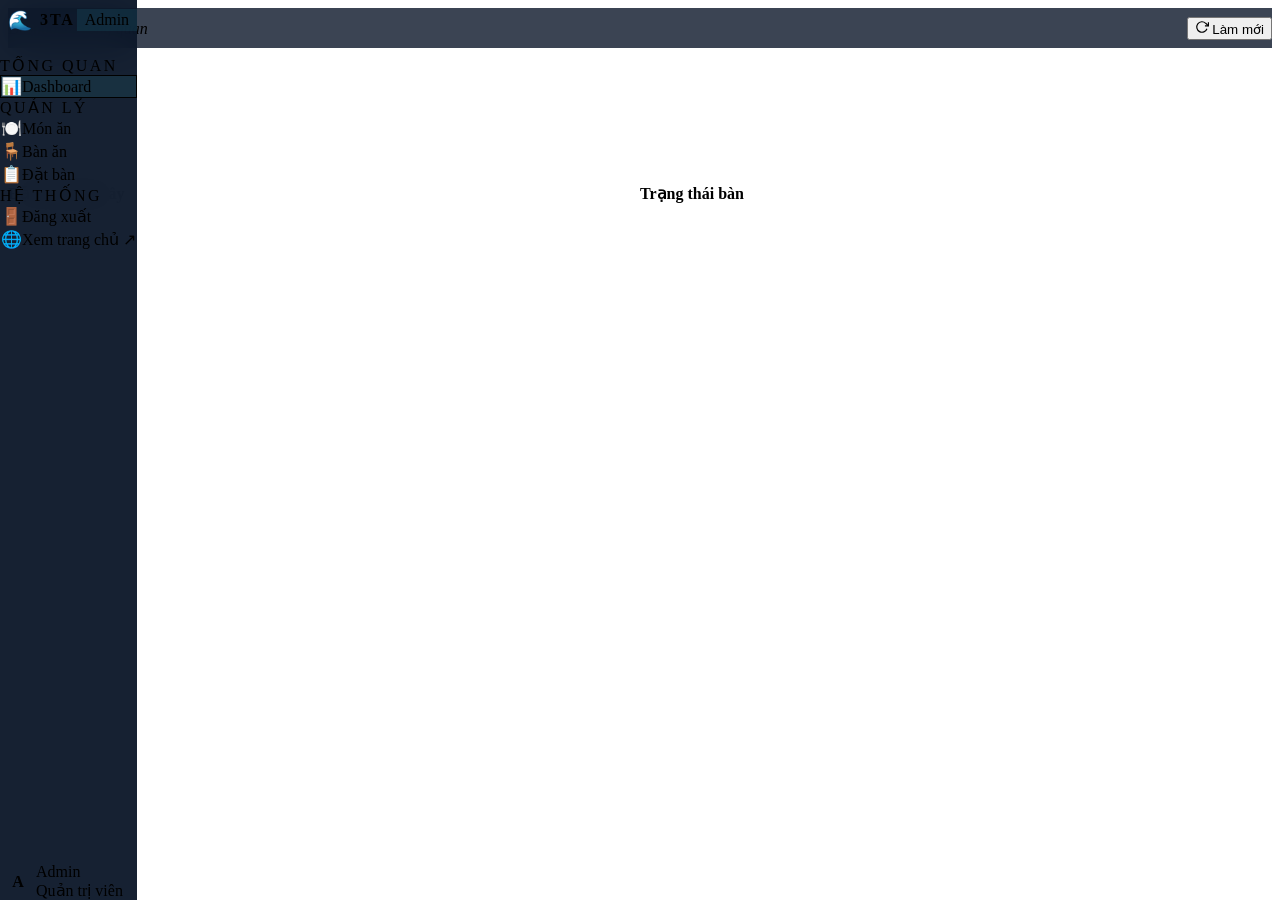
==== web_DACS/frontend/admin.html @ a05a9252 "Hoàn thiện backend" ====
<!DOCTYPE html>
<html lang="vi">
<head>
  <meta charset="UTF-8" />
  <meta name="viewport" content="width=device-width, initial-scale=1.0" />
  <title>3TA — Quản trị</title>
  <link rel="stylesheet" href="shared.css" />
  <style>
    body { overflow-x: hidden; }

    /* ── Admin Layout ──────────────────────────────────── */
    .admin-layout {
      display: flex;
      min-height: 100vh;
    }

    /* ── Sidebar ───────────────────────────────────────── */
    .sidebar {
      width: var(--sidebar-width);
      background: rgba(10,22,40,0.95);
      border-right: 1px solid var(--border-subtle);
      display: flex;
      flex-direction: column;
      position: fixed;
      top: 0; left: 0; bottom: 0;
      z-index: 50;
      backdrop-filter: blur(20px);
      transition: transform var(--transition-slow);
    }

    .sidebar__logo {
      padding: var(--space-6) var(--space-6) var(--space-5);
      border-bottom: 1px solid var(--border-subtle);
      display: flex;
      align-items: center;
      gap: var(--space-3);
    }

    .sidebar__logo-mark {
      width: 40px; height: 40px;
      border-radius: var(--radius-md);
      background: linear-gradient(135deg, var(--color-ocean), var(--color-teal));
      display: flex;
      align-items: center;
      justify-content: center;
      font-size: 1.2rem;
      flex-shrink: 0;
    }

    .sidebar__logo-text {
      font-family: var(--font-display);
      font-size: var(--text-xl);
      font-weight: 600;
      letter-spacing: 0.12em;
    }

    .sidebar__logo-text span { color: var(--accent-primary); }

    .sidebar__badge {
      font-size: var(--text-xs);
      background: rgba(42,171,184,0.12);
      color: var(--accent-primary);
      border: 1px solid var(--border-active);
      border-radius: var(--radius-full);
      padding: 2px 8px;
      margin-left: auto;
    }

    .sidebar__nav {
      flex: 1;
      padding: var(--space-5) var(--space-4);
      list-style: none;
      display: flex;
      flex-direction: column;
      gap: var(--space-1);
      overflow-y: auto;
    }

    .sidebar__section-label {
      font-size: var(--text-xs);
      letter-spacing: 0.15em;
      text-transform: uppercase;
      color: var(--text-muted);
      padding: var(--space-4) var(--space-3) var(--space-2);
    }

    .sidebar__item {
      display: flex;
      align-items: center;
      gap: var(--space-3);
      padding: var(--space-3) var(--space-4);
      border-radius: var(--radius-md);
      color: var(--text-muted);
      font-size: var(--text-sm);
      cursor: pointer;
      transition: all var(--transition-fast);
      border: 1px solid transparent;
      user-select: none;
    }

    .sidebar__item:hover {
      background: var(--bg-surface);
      color: var(--text-primary);
    }

    .sidebar__item.active {
      background: rgba(42,171,184,0.1);
      color: var(--accent-primary);
      border-color: var(--border-active);
    }

    .sidebar__item__icon {
      font-size: 1.05rem;
      flex-shrink: 0;
    }

    .sidebar__item__badge {
      margin-left: auto;
      background: var(--status-reserved);
      color: white;
      border-radius: var(--radius-full);
      padding: 1px 7px;
      font-size: 10px;
      font-weight: 700;
    }

    .sidebar__footer {
      padding: var(--space-5) var(--space-6);
      border-top: 1px solid var(--border-subtle);
    }

    .admin-user {
      display: flex;
      align-items: center;
      gap: var(--space-3);
    }

    .admin-user__avatar {
      width: 36px; height: 36px;
      border-radius: 50%;
      background: linear-gradient(135deg, var(--color-teal), var(--color-wave));
      display: flex;
      align-items: center;
      justify-content: center;
      font-weight: 700;
      font-size: var(--text-sm);
      color: var(--color-deep);
      flex-shrink: 0;
    }

    .admin-user__name { font-size: var(--text-sm); font-weight: 500; color: var(--text-primary); }
    .admin-user__role { font-size: var(--text-xs); color: var(--text-muted); }

    /* ── Main Content ──────────────────────────────────── */
    .admin-main {
      margin-left: var(--sidebar-width);
      flex: 1;
      display: flex;
      flex-direction: column;
      min-height: 100vh;
    }

    /* ── Top Bar ───────────────────────────────────────── */
    .topbar {
      height: var(--navbar-height);
      background: rgba(10,22,40,0.8);
      backdrop-filter: blur(16px);
      border-bottom: 1px solid var(--border-subtle);
      display: flex;
      align-items: center;
      padding: 0 var(--space-8);
      gap: var(--space-4);
      position: sticky;
      top: 0;
      z-index: 40;
    }

    .topbar__title {
      font-family: var(--font-display);
      font-size: var(--text-xl);
      font-weight: 400;
    }

    .topbar__title span { font-style: italic; color: var(--accent-primary); }

    .topbar__actions { margin-left: auto; display: flex; align-items: center; gap: var(--space-3); }

    /* ── Panels ────────────────────────────────────────── */
    .admin-panel {
      display: none;
      padding: var(--space-8);
      animation: fadeIn 0.3s ease;
    }

    .admin-panel.active { display: block; }

    /* ── Stats Cards ───────────────────────────────────── */
    .stat-cards {
      display: grid;
      grid-template-columns: repeat(4, 1fr);
      gap: var(--space-5);
      margin-bottom: var(--space-8);
    }

    .stat-card {
      background: var(--bg-card);
      border: 1px solid var(--border-subtle);
      border-radius: var(--radius-lg);
      padding: var(--space-5) var(--space-6);
      position: relative;
      overflow: hidden;
      transition: all var(--transition-base);
    }

    .stat-card:hover {
      border-color: var(--border-active);
      transform: translateY(-2px);
    }

    .stat-card::before {
      content: '';
      position: absolute;
      top: 0; left: 0; right: 0;
      height: 3px;
    }

    .stat-card.blue::before   { background: linear-gradient(90deg, var(--color-teal), var(--color-wave)); }
    .stat-card.green::before  { background: linear-gradient(90deg, var(--status-available), #2ecc71); }
    .stat-card.orange::before { background: linear-gradient(90deg, var(--status-reserved), #f39c12); }
    .stat-card.red::before    { background: linear-gradient(90deg, var(--status-occupied), #c0392b); }

    .stat-card__icon { font-size: 1.8rem; margin-bottom: var(--space-3); }
    .stat-card__num  { font-family: var(--font-display); font-size: var(--text-3xl); font-weight: 600; color: var(--text-primary); line-height: 1; }
    .stat-card__label { font-size: var(--text-xs); letter-spacing: 0.1em; text-transform: uppercase; color: var(--text-muted); margin-top: var(--space-2); }

    /* ── Table Management Grid ─────────────────────────── */
    .banan-grid {
      display: grid;
      grid-template-columns: repeat(auto-fill, minmax(140px, 1fr));
      gap: var(--space-4);
    }

    .banan-card {
      background: var(--bg-card);
      border: 1px solid var(--border-subtle);
      border-radius: var(--radius-lg);
      padding: var(--space-5);
      text-align: center;
      transition: all var(--transition-base);
      cursor: pointer;
      position: relative;
    }

    .banan-card:hover {
      border-color: var(--border-active);
      box-shadow: var(--shadow-glow);
    }

    .banan-card__num {
      font-family: var(--font-display);
      font-size: var(--text-3xl);
      font-weight: 600;
      line-height: 1.1;
      margin-bottom: var(--space-2);
    }

    .banan-card__seats {
      font-size: var(--text-xs);
      color: var(--text-muted);
      margin-bottom: var(--space-3);
    }

    .banan-card.available { border-color: rgba(46,204,138,0.2); }
    .banan-card.available .banan-card__num { color: var(--status-available); }
    .banan-card.occupied  { border-color: rgba(224,92,92,0.2); }
    .banan-card.occupied  .banan-card__num { color: var(--status-occupied); }
    .banan-card.reserved  { border-color: rgba(245,166,35,0.2); }
    .banan-card.reserved  .banan-card__num { color: var(--status-reserved); }

    /* ── Reservation filters ───────────────────────────── */
    .filter-bar {
      display: flex;
      gap: var(--space-3);
      margin-bottom: var(--space-6);
      flex-wrap: wrap;
    }

    .filter-chip {
      padding: var(--space-2) var(--space-4);
      border-radius: var(--radius-full);
      border: 1px solid var(--border-subtle);
      background: transparent;
      color: var(--text-muted);
      font-size: var(--text-xs);
      font-family: var(--font-body);
      cursor: pointer;
      transition: all var(--transition-fast);
      letter-spacing: 0.04em;
    }

    .filter-chip:hover { border-color: var(--accent-primary); color: var(--accent-primary); }
    .filter-chip.active { background: rgba(42,171,184,0.12); border-color: var(--border-active); color: var(--accent-primary); }

    /* ── Status Change Buttons in Table ────────────────── */
    .status-select {
      background: var(--bg-surface);
      border: 1px solid var(--border-subtle);
      border-radius: var(--radius-sm);
      color: var(--text-secondary);
      font-family: var(--font-body);
      font-size: var(--text-xs);
      padding: var(--space-1) var(--space-3);
      cursor: pointer;
      outline: none;
    }

    .status-select:focus { border-color: var(--accent-primary); }

    /* ── Mobile sidebar toggle ─────────────────────────── */
    .sidebar-toggle {
      display: none;
      width: 36px; height: 36px;
      border-radius: var(--radius-md);
      border: 1px solid var(--border-subtle);
      background: var(--bg-surface);
      color: var(--text-primary);
      cursor: pointer;
      align-items: center;
      justify-content: center;
    }

    @media (max-width: 1024px) {
      .stat-cards { grid-template-columns: repeat(2, 1fr); }
    }

    @media (max-width: 768px) {
      .sidebar {
        transform: translateX(-100%);
      }
      .sidebar.open { transform: translateX(0); }
      .admin-main { margin-left: 0; }
      .sidebar-toggle { display: flex; }
      .stat-cards { grid-template-columns: 1fr 1fr; }
      .admin-panel { padding: var(--space-5); }
    }
  </style>
</head>
<body>

<div class="admin-layout">

  <!-- Sidebar -->
  <aside class="sidebar" id="sidebar">
    <div class="sidebar__logo">
      <div class="sidebar__logo-mark">🌊</div>
      <div class="sidebar__logo-text">3<span>T</span>A</div>
      <span class="sidebar__badge">Admin</span>
    </div>

    <ul class="sidebar__nav">
      <li class="sidebar__section-label">Tổng quan</li>
      <li class="sidebar__item active" data-panel="dashboard">
        <span class="sidebar__item__icon">📊</span>
        Dashboard
      </li>

      <li class="sidebar__section-label">Quản lý</li>
      <li class="sidebar__item" data-panel="monan">
        <span class="sidebar__item__icon">🍽️</span>
        Món ăn
      </li>
      <li class="sidebar__item" data-panel="banan">
        <span class="sidebar__item__icon">🪑</span>
        Bàn ăn
      </li>
      <li class="sidebar__item" data-panel="datban">
        <span class="sidebar__item__icon">📋</span>
        Đặt bàn
        <span class="sidebar__item__badge" id="pending-badge" style="display:none">0</span>
      </li>

      <li class="sidebar__section-label">Hệ thống</li>
      <li class="sidebar__item" id="sidebar-logout">
        <span class="sidebar__item__icon">🚪</span>
        Đăng xuất
      </li>
      <li class="sidebar__item" onclick="window.open('index.html','_blank')">
        <span class="sidebar__item__icon">🌐</span>
        Xem trang chủ ↗
      </li>
    </ul>

    <div class="sidebar__footer">
      <div class="admin-user">
        <div class="admin-user__avatar" id="admin-avatar">A</div>
        <div>
          <div class="admin-user__name" id="admin-name">Admin</div>
          <div class="admin-user__role">Quản trị viên</div>
        </div>
      </div>
    </div>
  </aside>

  <!-- Main -->
  <main class="admin-main">

    <!-- Topbar -->
    <div class="topbar">
      <button class="sidebar-toggle" id="sidebar-toggle">
        <svg width="18" height="18" viewBox="0 0 24 24" fill="none" stroke="currentColor" stroke-width="2">
          <line x1="3" y1="12" x2="21" y2="12"/><line x1="3" y1="6" x2="21" y2="6"/><line x1="3" y1="18" x2="21" y2="18"/>
        </svg>
      </button>
      <h1 class="topbar__title" id="topbar-title">Dashboard <span>tổng quan</span></h1>
      <div class="topbar__actions">
        <button class="btn btn-ghost btn-sm" id="btn-refresh">
          <svg width="14" height="14" viewBox="0 0 24 24" fill="none" stroke="currentColor" stroke-width="2">
            <polyline points="23 4 23 10 17 10"/>
            <path d="M20.49 15a9 9 0 1 1-2.12-9.36L23 10"/>
          </svg>
          Làm mới
        </button>
      </div>
    </div>

    <!-- ── Dashboard Panel ─────────────────────────────── -->
    <div class="admin-panel active" id="panel-dashboard">
      <div class="stat-cards" id="stat-cards">
        <div class="stat-card blue skeleton" style="height:120px"></div>
        <div class="stat-card green skeleton" style="height:120px"></div>
        <div class="stat-card orange skeleton" style="height:120px"></div>
        <div class="stat-card red skeleton" style="height:120px"></div>
      </div>

      <div style="display:grid;grid-template-columns:1fr 1fr;gap:var(--space-6)">
        <!-- Recent reservations -->
        <div class="card" style="padding:var(--space-6)">
          <h3 style="font-family:var(--font-display);font-size:var(--text-lg);margin-bottom:var(--space-5)">
            Đặt bàn gần đây
          </h3>
          <div id="dash-recent"></div>
        </div>

        <!-- Table status overview -->
        <div class="card" style="padding:var(--space-6)">
          <h3 style="font-family:var(--font-display);font-size:var(--text-lg);margin-bottom:var(--space-5)">
            Trạng thái bàn
          </h3>
          <div id="dash-tables"></div>
        </div>
      </div>
    </div>

    <!-- ── Món Ăn Panel ────────────────────────────────── -->
    <div class="admin-panel" id="panel-monan">
      <div id="monan-root"></div>
    </div>

    <!-- ── Bàn Ăn Panel ───────────────────────────────── -->
    <div class="admin-panel" id="panel-banan">
      <div class="section-header" style="margin-bottom:var(--space-6)">
        <div>
          <div class="wave-divider"></div>
          <h2 class="section-title">Quản lý <em>Bàn ăn</em></h2>
        </div>
      </div>

      <div class="filter-bar" id="banan-filter">
        <button class="filter-chip active" data-status="all">Tất cả</button>
        <button class="filter-chip" data-status="available">Trống</button>
        <button class="filter-chip" data-status="occupied">Đang dùng</button>
        <button class="filter-chip" data-status="reserved">Đã đặt</button>
      </div>

      <div class="banan-grid" id="banan-grid">
        <div class="loading-state" style="grid-column:1/-1"><div class="spinner"></div></div>
      </div>
    </div>

    <!-- ── Đặt Bàn Panel ──────────────────────────────── -->
    <div class="admin-panel" id="panel-datban">
      <div class="section-header" style="margin-bottom:var(--space-6)">
        <div>
          <div class="wave-divider"></div>
          <h2 class="section-title">Quản lý <em>Đặt bàn</em></h2>
        </div>
      </div>

      <div class="filter-bar" id="datban-filter">
        <button class="filter-chip active" data-filter="all">Tất cả</button>
        <button class="filter-chip" data-filter="pending">Chờ xác nhận</button>
        <button class="filter-chip" data-filter="confirmed">Đã xác nhận</button>
        <button class="filter-chip" data-filter="paid">Đã thanh toán</button>
        <button class="filter-chip" data-filter="cancelled">Đã hủy</button>
      </div>

      <div class="table-wrapper">
        <table class="data-table">
          <thead>
            <tr>
              <th>#</th>
              <th>Khách hàng</th>
              <th>Bàn</th>
              <th>Ngày đặt</th>
              <th>Trạng thái</th>
              <th>Thao tác</th>
            </tr>
          </thead>
          <tbody id="datban-tbody">
            <tr><td colspan="6"><div class="loading-state" style="padding:var(--space-8)"><div class="spinner"></div></div></td></tr>
          </tbody>
        </table>
      </div>
    </div>

  </main>
</div>

<!-- Table Edit Modal -->
<div class="modal-overlay" id="banan-modal" style="display:none">
  <div class="modal" style="max-width:400px">
    <div class="modal__header">
      <h3 class="modal__title">Cập nhật bàn ăn</h3>
      <button class="modal__close" id="banan-modal-close">✕</button>
    </div>
    <div id="banan-modal-body"></div>
  </div>
</div>

<div class="toast-container"></div>

<script type="module">
  import api, { MonAnApi, BanAnApi, DatBanApi, Auth, Toast, formatPrice, formatDate } from './apiClient.js';
  import MonAnComponent from './MonAnComponent.js';

  // Auth guard
  if (!Auth.isLoggedIn() || !Auth.isAdmin()) {
    Toast.error('Bạn không có quyền truy cập trang này');
    setTimeout(() => window.location.href = 'login.html', 1000);
  }

  // ── User info ────────────────────────────────────────
  const username = Auth.getUsername() || 'Admin';
  document.getElementById('admin-name').textContent = username;
  document.getElementById('admin-avatar').textContent = username.charAt(0).toUpperCase();

  // ── Sidebar navigation ───────────────────────────────
  const titleMap = {
    dashboard: 'Dashboard <span>tổng quan</span>',
    monan:     'Quản lý <span>Món ăn</span>',
    banan:     'Quản lý <span>Bàn ăn</span>',
    datban:    'Quản lý <span>Đặt bàn</span>',
  };

  document.querySelectorAll('.sidebar__item[data-panel]').forEach(item => {
    item.addEventListener('click', () => {
      const panel = item.dataset.panel;
      document.querySelectorAll('.sidebar__item').forEach(i => i.classList.remove('active'));
      document.querySelectorAll('.admin-panel').forEach(p => p.classList.remove('active'));
      item.classList.add('active');
      document.getElementById(`panel-${panel}`).classList.add('active');
      document.getElementById('topbar-title').innerHTML = titleMap[panel] || panel;

      if (panel === 'monan' && !monanLoaded) { loadMonAn(); monanLoaded = true; }
      if (panel === 'banan')    loadBanAn();
      if (panel === 'datban')   loadDatBan();
    });
  });

  // Mobile sidebar
  const sidebar = document.getElementById('sidebar');
  document.getElementById('sidebar-toggle').addEventListener('click', () => {
    sidebar.classList.toggle('open');
  });
  document.addEventListener('click', e => {
    if (!sidebar.contains(e.target) && !document.getElementById('sidebar-toggle').contains(e.target)) {
      sidebar.classList.remove('open');
    }
  });

  // Logout
  document.getElementById('sidebar-logout').addEventListener('click', () => {
    Auth.clear();
    window.location.href = 'login.html';
  });

  // Refresh
  document.getElementById('btn-refresh').addEventListener('click', () => {
    loadDashboard();
    const active = document.querySelector('.admin-panel.active')?.id;
    if (active === 'panel-banan')  loadBanAn();
    if (active === 'panel-datban') loadDatBan();
    Toast.info('Đã làm mới dữ liệu');
  });

  // ── DASHBOARD ────────────────────────────────────────
  async function loadDashboard() {
    try {
      const [tables, reservations] = await Promise.all([
        BanAnApi.getAll(),
        DatBanApi.getAll().catch(() => []),
      ]);

      const available = tables.filter(t => t.trangThai?.toLowerCase() === 'available').length;
      const occupied  = tables.filter(t => t.trangThai?.toLowerCase() === 'occupied').length;
      const pending   = reservations.filter(r => r.trangThai?.toLowerCase() === 'pending').length;

      // Update pending badge
      const badge = document.getElementById('pending-badge');
      badge.textContent = pending;
      badge.style.display = pending > 0 ? 'inline' : 'none';

      // Stat cards
      document.getElementById('stat-cards').innerHTML = `
        <div class="stat-card blue">
          <div class="stat-card__icon">🪑</div>
          <div class="stat-card__num">${tables.length}</div>
          <div class="stat-card__label">Tổng số bàn</div>
        </div>
        <div class="stat-card green">
          <div class="stat-card__icon">✅</div>
          <div class="stat-card__num">${available}</div>
          <div class="stat-card__label">Bàn trống</div>
        </div>
        <div class="stat-card orange">
          <div class="stat-card__icon">⏳</div>
          <div class="stat-card__num">${pending}</div>
          <div class="stat-card__label">Chờ xác nhận</div>
        </div>
        <div class="stat-card red">
          <div class="stat-card__icon">🔥</div>
          <div class="stat-card__num">${occupied}</div>
          <div class="stat-card__label">Bàn đang dùng</div>
        </div>
      `;

      // Recent reservations
      const recent = [...reservations].slice(0,5);
      const badgeMap = {
        'pending':'badge-pending','confirmed':'badge-confirmed',
        'paid':'badge-confirmed','cancelled':'badge-cancelled',
      };
      const labelMap = {
        'pending':'Chờ xác nhận','confirmed':'Đã xác nhận',
        'paid':'Đã TT','cancelled':'Đã hủy',
      };

      document.getElementById('dash-recent').innerHTML = recent.length
        ? recent.map(r => `
            <div style="display:flex;justify-content:space-between;align-items:center;padding:var(--space-3) 0;border-bottom:1px solid var(--border-subtle)">
              <div>
                <div style="font-size:var(--text-sm);color:var(--text-primary)">#${r.id} — Bàn ${r.banAnId}</div>
                <div style="font-size:var(--text-xs);color:var(--text-muted)">${formatDate(r.ngayDat)}</div>
              </div>
              <span class="badge ${badgeMap[r.trangThai?.toLowerCase()] || 'badge-pending'}">
                ${labelMap[r.trangThai?.toLowerCase()] || r.trangThai}
              </span>
            </div>
          `).join('')
        : '<p style="color:var(--text-muted);font-size:var(--text-sm)">Chưa có đặt bàn nào</p>';

      // Table status pie-like summary
      const statuses = [
        { label: 'Trống',      count: available,                     color: 'var(--status-available)' },
        { label: 'Đang dùng',  count: occupied,                     color: 'var(--status-occupied)'  },
        { label: 'Đã đặt',     count: tables.length - available - occupied, color: 'var(--status-reserved)'  },
      ];

      document.getElementById('dash-tables').innerHTML = `
        ${statuses.map(s => `
          <div style="display:flex;align-items:center;gap:var(--space-4);padding:var(--space-4) 0;border-bottom:1px solid var(--border-subtle)">
            <div style="width:42px;height:42px;border-radius:var(--radius-md);background:rgba(0,0,0,0.2);border:2px solid ${s.color};display:flex;align-items:center;justify-content:center;font-family:var(--font-display);font-size:var(--text-lg);font-weight:600;color:${s.color};flex-shrink:0">${s.count}</div>
            <div>
              <div style="font-size:var(--text-sm);color:var(--text-primary)">${s.label}</div>
              <div style="font-size:var(--text-xs);color:var(--text-muted)">${tables.length > 0 ? Math.round(s.count / tables.length * 100) : 0}% tổng số bàn</div>
            </div>
            <div style="margin-left:auto;height:4px;flex:1;max-width:80px;background:var(--bg-surface);border-radius:var(--radius-full);overflow:hidden">
              <div style="height:100%;width:${tables.length > 0 ? Math.round(s.count/tables.length*100) : 0}%;background:${s.color};border-radius:var(--radius-full)"></div>
            </div>
          </div>
        `).join('')}
      `;

    } catch (err) {
      console.error('Dashboard error:', err);
    }
  }

  // ── MÓN ĂN ──────────────────────────────────────────
  let monanLoaded = false;
  function loadMonAn() {
    const comp = new MonAnComponent('#monan-root', { admin: true });
    comp.init();
  }

  // ── BÀN ĂN ──────────────────────────────────────────
  let allTables = [];
  let banAnFilter = 'all';

  async function loadBanAn() {
    const grid = document.getElementById('banan-grid');
    grid.innerHTML = `<div class="loading-state" style="grid-column:1/-1"><div class="spinner"></div></div>`;
    try {
      allTables = await BanAnApi.getAll();
      renderBanAnGrid();
    } catch (err) {
      grid.innerHTML = `<p style="color:var(--status-occupied);grid-column:1/-1">${err.message}</p>`;
    }
  }

  function renderBanAnGrid() {
    const grid = document.getElementById('banan-grid');
    const filtered = banAnFilter === 'all'
      ? allTables
      : allTables.filter(t => t.trangThai?.toLowerCase() === banAnFilter);

    if (!filtered.length) {
      grid.innerHTML = `<div class="empty-state" style="grid-column:1/-1"><div class="empty-state__icon">🪑</div><p>Không có bàn nào</p></div>`;
      return;
    }

    grid.innerHTML = filtered.map(t => {
      const status = t.trangThai?.toLowerCase() || 'available';
      const statusLabel = { available:'Trống', occupied:'Đang dùng', reserved:'Đã đặt' };
      const badgeClass  = { available:'badge-available', occupied:'badge-occupied', reserved:'badge-reserved' };
      return `
        <div class="banan-card ${status}" data-id="${t.id}">
          <div class="banan-card__num">${t.soBan}</div>
          <div class="banan-card__seats">${t.soChoNgoi} chỗ ngồi</div>
          <span class="badge ${badgeClass[status] || 'badge-available'}">${statusLabel[status] || t.trangThai}</span>
          <div style="margin-top:var(--space-3)">
            <button class="btn btn-ghost btn-sm" style="width:100%;font-size:11px" data-edit="${t.id}">
              Cập nhật
            </button>
          </div>
        </div>
      `;
    }).join('');

    grid.querySelectorAll('[data-edit]').forEach(btn => {
      btn.addEventListener('click', () => openBanAnModal(allTables.find(t => t.id === parseInt(btn.dataset.edit))));
    });
  }

  // BanAn filter chips
  document.getElementById('banan-filter').querySelectorAll('.filter-chip').forEach(chip => {
    chip.addEventListener('click', () => {
      document.querySelectorAll('#banan-filter .filter-chip').forEach(c => c.classList.remove('active'));
      chip.classList.add('active');
      banAnFilter = chip.dataset.status;
      renderBanAnGrid();
    });
  });

  // BanAn edit modal
  function openBanAnModal(table) {
    const modal = document.getElementById('banan-modal');
    const body  = document.getElementById('banan-modal-body');

    body.innerHTML = `
      <div class="form-group">
        <label class="form-label">Số bàn</label>
        <input class="form-input" id="edit-soban" type="number" value="${table.soBan}" />
      </div>
      <div class="form-group">
        <label class="form-label">Số chỗ ngồi</label>
        <input class="form-input" id="edit-socho" type="number" value="${table.soChoNgoi}" />
      </div>
      <div class="form-group">
        <label class="form-label">Trạng thái</label>
        <select class="form-select" id="edit-trangthai">
          <option value="Available"  ${table.trangThai === 'Available'  ? 'selected' : ''}>Trống</option>
          <option value="Occupied"   ${table.trangThai === 'Occupied'   ? 'selected' : ''}>Đang dùng</option>
          <option value="Reserved"   ${table.trangThai === 'Reserved'   ? 'selected' : ''}>Đã đặt</option>
        </select>
      </div>
      <div style="display:flex;gap:var(--space-3);justify-content:flex-end">
        <button class="btn btn-ghost" id="banan-modal-cancel">Huỷ</button>
        <button class="btn btn-primary" id="banan-modal-save">Lưu</button>
      </div>
    `;

    modal.style.display = 'flex';

    const close = () => { modal.style.display = 'none'; };
    document.getElementById('banan-modal-close').onclick  = close;
    document.getElementById('banan-modal-cancel').onclick = close;
    modal.addEventListener('click', e => { if (e.target === modal) close(); });

    document.getElementById('banan-modal-save').addEventListener('click', async () => {
      const btn = document.getElementById('banan-modal-save');
      btn.disabled = true; btn.textContent = 'Đang lưu…';
      try {
        await BanAnApi.update(table.id, {
          soBan:      parseInt(document.getElementById('edit-soban').value),
          soChoNgoi:  parseInt(document.getElementById('edit-socho').value),
          trangThai:  document.getElementById('edit-trangthai').value,
        });
        Toast.success('Cập nhật bàn thành công');
        close();
        await loadBanAn();
        loadDashboard();
      } catch (err) {
        Toast.error(err.message || 'Cập nhật thất bại');
        btn.disabled = false; btn.textContent = 'Lưu';
      }
    });
  }

  // ── ĐẶT BÀN ─────────────────────────────────────────
  let allReservations = [];
  let datBanFilter = 'all';

  async function loadDatBan() {
    const tbody = document.getElementById('datban-tbody');
    tbody.innerHTML = `<tr><td colspan="6"><div class="loading-state" style="padding:var(--space-8)"><div class="spinner"></div></div></td></tr>`;
    try {
      allReservations = await DatBanApi.getAll();
      renderDatBanTable();
    } catch (err) {
      tbody.innerHTML = `<tr><td colspan="6" style="color:var(--status-occupied);padding:var(--space-6)">${err.message}</td></tr>`;
    }
  }

  function renderDatBanTable() {
    const tbody = document.getElementById('datban-tbody');
    const data  = datBanFilter === 'all'
      ? allReservations
      : allReservations.filter(r => r.trangThai?.toLowerCase() === datBanFilter);

    if (!data.length) {
      tbody.innerHTML = `<tr><td colspan="6"><div class="empty-state" style="padding:var(--space-8)"><div class="empty-state__icon">📋</div><p>Không có đơn nào</p></div></td></tr>`;
      return;
    }

    const badgeMap = {
      'pending':'badge-pending','confirmed':'badge-confirmed',
      'paid':'badge-confirmed','cancelled':'badge-cancelled',
    };
    const labelMap = {
      'pending':'Chờ xác nhận','confirmed':'Đã xác nhận',
      'paid':'Đã thanh toán','cancelled':'Đã hủy',
    };

    tbody.innerHTML = data.map(r => {
      const st = r.trangThai?.toLowerCase();
      return `
        <tr>
          <td style="font-family:var(--font-mono);font-size:var(--text-xs);color:var(--text-muted)">#${r.id}</td>
          <td style="color:var(--text-primary)">
            <div style="font-weight:500">User #${r.userId}</div>
          </td>
          <td>Bàn ${r.banAnId}</td>
          <td>${formatDate(r.ngayDat)}</td>
          <td><span class="badge ${badgeMap[st] || 'badge-pending'}">${labelMap[st] || r.trangThai}</span></td>
          <td>
            <div style="display:flex;gap:var(--space-2);align-items:center">
              ${st === 'pending' ? `
                <button class="btn btn-primary btn-sm" data-confirm="${r.id}" title="Xác nhận thanh toán">
                  ✓ TT
                </button>
              ` : ''}
              ${(st === 'pending' || st === 'confirmed') ? `
                <button class="btn btn-danger btn-sm" data-cancel-id="${r.id}">Hủy</button>
              ` : '—'}
            </div>
          </td>
        </tr>
      `;
    }).join('');

    // Confirm payment
    tbody.querySelectorAll('[data-confirm]').forEach(btn => {
      btn.addEventListener('click', async () => {
        if (!confirm('Xác nhận thanh toán cho đơn #' + btn.dataset.confirm + '?')) return;
        btn.disabled = true; btn.textContent = '…';
        try {
          await DatBanApi.confirmPayment({ datBanId: parseInt(btn.dataset.confirm) });
          Toast.success('Đã xác nhận thanh toán');
          await loadDatBan();
          loadDashboard();
        } catch (err) {
          Toast.error(err.message || 'Lỗi xác nhận');
          btn.disabled = false; btn.textContent = '✓ TT';
        }
      });
    });

    // Cancel
    tbody.querySelectorAll('[data-cancel-id]').forEach(btn => {
      btn.addEventListener('click', async () => {
        if (!confirm('Hủy đơn đặt bàn #' + btn.dataset.cancelId + '?')) return;
        btn.disabled = true; btn.textContent = '…';
        try {
          await DatBanApi.cancel(btn.dataset.cancelId);
          Toast.success('Đã hủy đơn');
          await loadDatBan();
          loadDashboard();
        } catch (err) {
          Toast.error(err.message || 'Lỗi hủy đơn');
          btn.disabled = false; btn.textContent = 'Hủy';
        }
      });
    });
  }

  // DatBan filter chips
  document.getElementById('datban-filter').querySelectorAll('.filter-chip').forEach(chip => {
    chip.addEventListener('click', () => {
      document.querySelectorAll('#datban-filter .filter-chip').forEach(c => c.classList.remove('active'));
      chip.classList.add('active');
      datBanFilter = chip.dataset.filter;
      renderDatBanTable();
    });
  });

  // ── Init ─────────────────────────────────────────────
  loadDashboard();
</script>
</body>
</html>
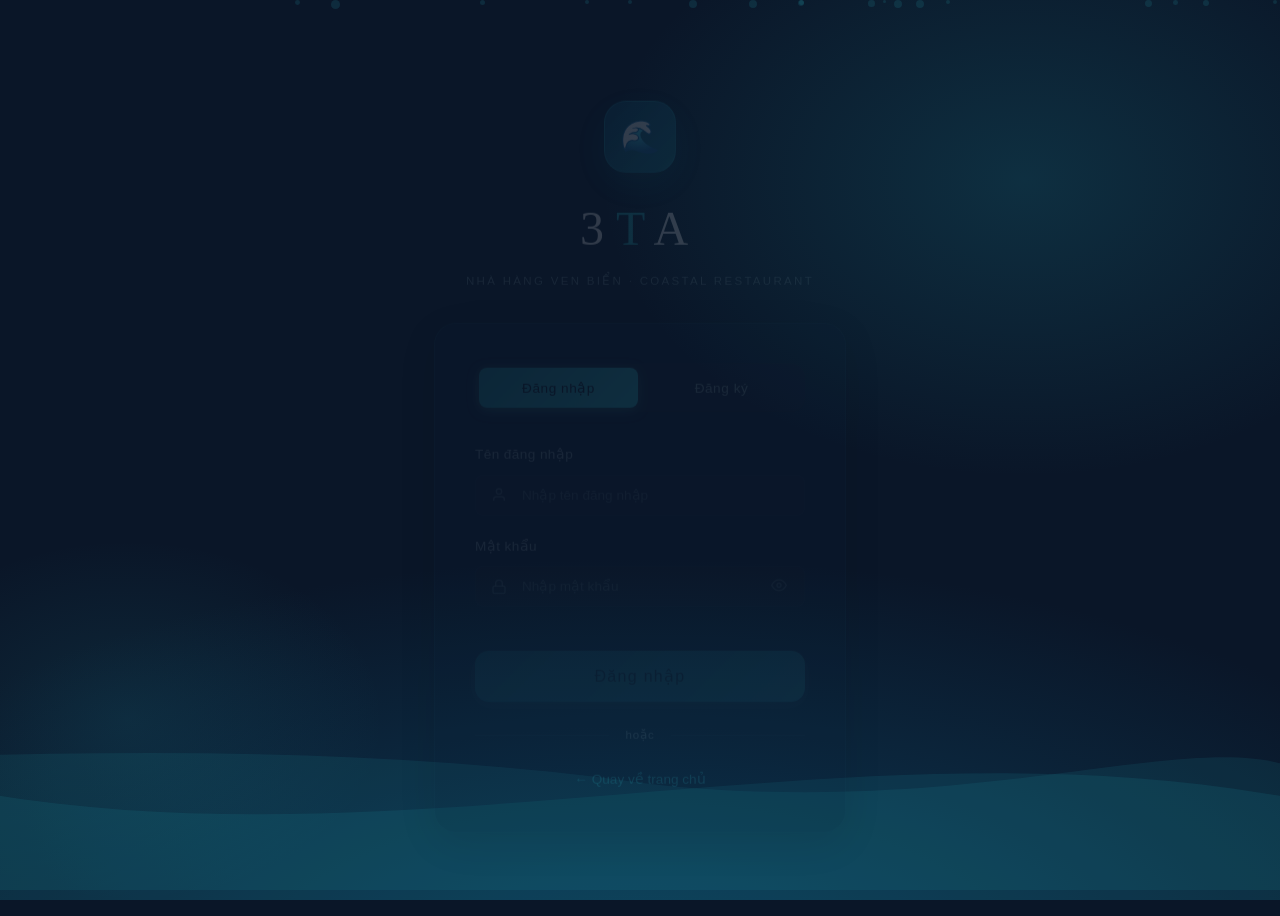
==== commit a456f749: "Cập nhật hệ thống API, Frontend 3 trang" ====
--- a/web_DACS/frontend/admin.html
+++ b/web_DACS/frontend/admin.html
@@ -4,7 +4,7 @@
   <meta charset="UTF-8" />
   <meta name="viewport" content="width=device-width, initial-scale=1.0" />
   <title>3TA — Quản trị</title>
-  <link rel="stylesheet" href="shared.css" />
+  <link rel="stylesheet" href="css/shared.css" />
   <style>
     body { overflow-x: hidden; }
 
@@ -463,6 +463,9 @@
           <div class="wave-divider"></div>
           <h2 class="section-title">Quản lý <em>Bàn ăn</em></h2>
         </div>
+        <button class="btn btn-primary" id="btn-add-table" style="margin-left:auto">
+          + Thêm bàn
+        </button>
       </div>
 
       <div class="filter-bar" id="banan-filter">
@@ -530,8 +533,9 @@
 <div class="toast-container"></div>
 
 <script type="module">
-  import api, { MonAnApi, BanAnApi, DatBanApi, Auth, Toast, formatPrice, formatDate } from './apiClient.js';
-  import MonAnComponent from './MonAnComponent.js';
+    import { Auth } from './js/services/authService.js';
+    import api, { MonAnApi, BanAnApi, DatBanApi, Toast, formatPrice, formatDate } from './js/apiClient.js';
+  import MonAnComponent from './components/MonAnComponent.js';
 
   // Auth guard
   if (!Auth.isLoggedIn() || !Auth.isAdmin()) {
@@ -597,20 +601,21 @@
   async function loadDashboard() {
     try {
       const [tables, reservations] = await Promise.all([
-        BanAnApi.getAll(),
+        BanAnApi.getAll().catch(() => []),
         DatBanApi.getAll().catch(() => []),
       ]);
 
-      const available = tables.filter(t => t.trangThai?.toLowerCase() === 'available').length;
-      const occupied  = tables.filter(t => t.trangThai?.toLowerCase() === 'occupied').length;
-      const pending   = reservations.filter(r => r.trangThai?.toLowerCase() === 'pending').length;
-
-      // Update pending badge
+      // trangThai: 0=Available, 1=Occupied, 2=Reserved
+      const available = tables.filter(t => t.TrangThai === 0).length;
+      const occupied  = tables.filter(t => t.TrangThai === 1).length;
+      const reserved  = tables.filter(t => t.TrangThai === 2).length;
+      // trangThai: 0=Pending, 1=Confirmed, -1=Cancelled, 3=Expired
+      const pending   = reservations.filter(r => r.TrangThai === 0).length;
+
       const badge = document.getElementById('pending-badge');
       badge.textContent = pending;
       badge.style.display = pending > 0 ? 'inline' : 'none';
 
-      // Stat cards
       document.getElementById('stat-cards').innerHTML = `
         <div class="stat-card blue">
           <div class="stat-card__icon">🪑</div>
@@ -629,56 +634,50 @@
         </div>
         <div class="stat-card red">
           <div class="stat-card__icon">🔥</div>
-          <div class="stat-card__num">${occupied}</div>
+          <div class="stat-card__num">${occupied + reserved}</div>
           <div class="stat-card__label">Bàn đang dùng</div>
         </div>
       `;
 
-      // Recent reservations
-      const recent = [...reservations].slice(0,5);
-      const badgeMap = {
-        'pending':'badge-pending','confirmed':'badge-confirmed',
-        'paid':'badge-confirmed','cancelled':'badge-cancelled',
-      };
-      const labelMap = {
-        'pending':'Chờ xác nhận','confirmed':'Đã xác nhận',
-        'paid':'Đã TT','cancelled':'Đã hủy',
-      };
+      const recent = [...reservations].slice(0, 5);
+      const badgeMap = { 0:'badge-pending', 1:'badge-confirmed', 2:'badge-reserved', 3:'badge-reserved', '-1':'badge-cancelled' };
+      const labelMap = { 0:'Chờ xác nhận', 1:'Đã xác nhận', 2:'Đã đặt', 3:'Hết hạn', '-1':'Đã hủy' };
 
       document.getElementById('dash-recent').innerHTML = recent.length
         ? recent.map(r => `
             <div style="display:flex;justify-content:space-between;align-items:center;padding:var(--space-3) 0;border-bottom:1px solid var(--border-subtle)">
               <div>
-                <div style="font-size:var(--text-sm);color:var(--text-primary)">#${r.id} — Bàn ${r.banAnId}</div>
-                <div style="font-size:var(--text-xs);color:var(--text-muted)">${formatDate(r.ngayDat)}</div>
+                <div style="font-size:var(--text-sm);color:var(--text-primary)">#${r.Id ?? r.id} — Bàn ${r.BanAnId ?? r.banAnId}</div>
+                <div style="font-size:var(--text-xs);color:var(--text-muted)">${formatDate(r.NgayDat ?? r.ngayDat)}</div>
               </div>
-              <span class="badge ${badgeMap[r.trangThai?.toLowerCase()] || 'badge-pending'}">
-                ${labelMap[r.trangThai?.toLowerCase()] || r.trangThai}
+              <span class="badge ${badgeMap[r.TrangThai ?? r.trangThai] || 'badge-pending'}">
+                ${labelMap[r.TrangThai ?? r.trangThai] || (r.TrangThai ?? r.trangThai)}
               </span>
             </div>
           `).join('')
         : '<p style="color:var(--text-muted);font-size:var(--text-sm)">Chưa có đặt bàn nào</p>';
 
-      // Table status pie-like summary
+      const totalNonAvail = occupied + reserved;
       const statuses = [
-        { label: 'Trống',      count: available,                     color: 'var(--status-available)' },
-        { label: 'Đang dùng',  count: occupied,                     color: 'var(--status-occupied)'  },
-        { label: 'Đã đặt',     count: tables.length - available - occupied, color: 'var(--status-reserved)'  },
+        { label: 'Trống',     count: available,                   color: 'var(--status-available)' },
+        { label: 'Đang dùng',count: occupied,                   color: 'var(--status-occupied)'  },
+        { label: 'Đã đặt',   count: reserved,                   color: 'var(--status-reserved)'  },
       ];
 
       document.getElementById('dash-tables').innerHTML = `
-        ${statuses.map(s => `
+        ${statuses.map(s => {
+          const pct = tables.length > 0 ? Math.round(s.count / tables.length * 100) : 0;
+          return `
           <div style="display:flex;align-items:center;gap:var(--space-4);padding:var(--space-4) 0;border-bottom:1px solid var(--border-subtle)">
             <div style="width:42px;height:42px;border-radius:var(--radius-md);background:rgba(0,0,0,0.2);border:2px solid ${s.color};display:flex;align-items:center;justify-content:center;font-family:var(--font-display);font-size:var(--text-lg);font-weight:600;color:${s.color};flex-shrink:0">${s.count}</div>
             <div>
               <div style="font-size:var(--text-sm);color:var(--text-primary)">${s.label}</div>
-              <div style="font-size:var(--text-xs);color:var(--text-muted)">${tables.length > 0 ? Math.round(s.count / tables.length * 100) : 0}% tổng số bàn</div>
+              <div style="font-size:var(--text-xs);color:var(--text-muted)">${pct}% tổng số bàn</div>
             </div>
             <div style="margin-left:auto;height:4px;flex:1;max-width:80px;background:var(--bg-surface);border-radius:var(--radius-full);overflow:hidden">
-              <div style="height:100%;width:${tables.length > 0 ? Math.round(s.count/tables.length*100) : 0}%;background:${s.color};border-radius:var(--radius-full)"></div>
+              <div style="height:100%;width:${pct}%;background:${s.color};border-radius:var(--radius-full)"></div>
             </div>
-          </div>
-        `).join('')}
+          </div>`;}).join('')}
       `;
 
     } catch (err) {
@@ -708,11 +707,17 @@
     }
   }
 
+  // trangThai: 0=Available, 1=Occupied, 2=Reserved
+  const banAnStatusLabel = { 0:'Trống', 1:'Đang dùng', 2:'Đã đặt' };
+  const banAnBadgeClass  = { 0:'badge-available', 1:'badge-occupied', 2:'badge-reserved' };
+  const banAnFilterMap   = { all: null, available: 0, occupied: 1, reserved: 2 };
+
   function renderBanAnGrid() {
     const grid = document.getElementById('banan-grid');
-    const filtered = banAnFilter === 'all'
+    const numericStatus = banAnFilterMap[banAnFilter] ?? null;
+    const filtered = numericStatus === null
       ? allTables
-      : allTables.filter(t => t.trangThai?.toLowerCase() === banAnFilter);
+      : allTables.filter(t => (t.TrangThai ?? t.trangThai) === numericStatus);
 
     if (!filtered.length) {
       grid.innerHTML = `<div class="empty-state" style="grid-column:1/-1"><div class="empty-state__icon">🪑</div><p>Không có bàn nào</p></div>`;
@@ -720,29 +725,45 @@
     }
 
     grid.innerHTML = filtered.map(t => {
-      const status = t.trangThai?.toLowerCase() || 'available';
-      const statusLabel = { available:'Trống', occupied:'Đang dùng', reserved:'Đã đặt' };
-      const badgeClass  = { available:'badge-available', occupied:'badge-occupied', reserved:'badge-reserved' };
+      const st = t.TrangThai ?? t.trangThai;
+      const soBan = t.SoBan ?? t.soBan ?? '?';
+      const soCho = t.SoChoNgoi ?? t.soChoNgoi ?? '?';
       return `
-        <div class="banan-card ${status}" data-id="${t.id}">
-          <div class="banan-card__num">${t.soBan}</div>
-          <div class="banan-card__seats">${t.soChoNgoi} chỗ ngồi</div>
-          <span class="badge ${badgeClass[status] || 'badge-available'}">${statusLabel[status] || t.trangThai}</span>
-          <div style="margin-top:var(--space-3)">
-            <button class="btn btn-ghost btn-sm" style="width:100%;font-size:11px" data-edit="${t.id}">
-              Cập nhật
-            </button>
+        <div class="banan-card ${banAnStatusLabel[st] ? banAnStatusLabel[st].toLowerCase().replace(' ', '-') : 'available'}" data-id="${t.Id ?? t.id}">
+          <div class="banan-card__num">${soBan}</div>
+          <div class="banan-card__seats">${soCho} chỗ ngồi</div>
+          <span class="badge ${banAnBadgeClass[st] || 'badge-available'}">${banAnStatusLabel[st] || (st ?? '?')}</span>
+          <div style="display:flex;gap:var(--space-2);margin-top:var(--space-3)">
+            <button class="btn btn-ghost btn-sm" style="flex:1;font-size:11px" data-edit="${t.Id ?? t.id}">Sửa</button>
+            <button class="btn btn-danger btn-sm" style="font-size:11px" data-delete="${t.Id ?? t.id}" title="Xóa bàn">✕</button>
           </div>
         </div>
       `;
     }).join('');
 
     grid.querySelectorAll('[data-edit]').forEach(btn => {
-      btn.addEventListener('click', () => openBanAnModal(allTables.find(t => t.id === parseInt(btn.dataset.edit))));
+      const id = parseInt(btn.dataset.edit);
+      btn.addEventListener('click', () => openBanAnModal(allTables.find(t => (t.Id ?? t.id) === id)));
+    });
+
+    grid.querySelectorAll('[data-delete]').forEach(btn => {
+      btn.addEventListener('click', async () => {
+        const id = parseInt(btn.dataset.delete);
+        if (!confirm(`Xóa bàn #${id}?`)) return;
+        btn.disabled = true;
+        try {
+          await BanAnApi.delete(id);
+          Toast.success('Đã xóa bàn');
+          await loadBanAn();
+          loadDashboard();
+        } catch (err) {
+          Toast.error(err.message || 'Xóa thất bại');
+          btn.disabled = false;
+        }
+      });
     });
   }
 
-  // BanAn filter chips
   document.getElementById('banan-filter').querySelectorAll('.filter-chip').forEach(chip => {
     chip.addEventListener('click', () => {
       document.querySelectorAll('#banan-filter .filter-chip').forEach(c => c.classList.remove('active'));
@@ -752,31 +773,35 @@
     });
   });
 
-  // BanAn edit modal
   function openBanAnModal(table) {
     const modal = document.getElementById('banan-modal');
     const body  = document.getElementById('banan-modal-body');
+    const isNew = !table;
+
+    document.querySelector('#banan-modal .modal__title').textContent = isNew ? 'Thêm bàn ăn' : 'Cập nhật bàn ăn';
 
     body.innerHTML = `
       <div class="form-group">
         <label class="form-label">Số bàn</label>
-        <input class="form-input" id="edit-soban" type="number" value="${table.soBan}" />
+        <input class="form-input" id="edit-Soban" type="text" value="${isNew ? '' : (table.SoBan ?? table.soBan ?? '')}" placeholder="${isNew ? 'VD: B01, B-3' : ''}" />
       </div>
       <div class="form-group">
         <label class="form-label">Số chỗ ngồi</label>
-        <input class="form-input" id="edit-socho" type="number" value="${table.soChoNgoi}" />
-      </div>
+        <input class="form-input" id="edit-socho" type="number" min="1" value="${isNew ? '' : (table.SoChoNgoi ?? table.soChoNgoi ?? '')}" placeholder="${isNew ? 'VD: 4' : ''}" />
+      </div>
+      ${isNew ? '' : `
       <div class="form-group">
         <label class="form-label">Trạng thái</label>
         <select class="form-select" id="edit-trangthai">
-          <option value="Available"  ${table.trangThai === 'Available'  ? 'selected' : ''}>Trống</option>
-          <option value="Occupied"   ${table.trangThai === 'Occupied'   ? 'selected' : ''}>Đang dùng</option>
-          <option value="Reserved"   ${table.trangThai === 'Reserved'   ? 'selected' : ''}>Đã đặt</option>
+          <option value="0" ${!table || (table.TrangThai ?? table.trangThai) === 0 ? 'selected' : ''}>Trống</option>
+          <option value="1" ${!table || (table.TrangThai ?? table.trangThai) === 1 ? 'selected' : ''}>Đang dùng</option>
+          <option value="2" ${!table || (table.TrangThai ?? table.trangThai) === 2 ? 'selected' : ''}>Đã đặt</option>
         </select>
       </div>
+      `}
       <div style="display:flex;gap:var(--space-3);justify-content:flex-end">
         <button class="btn btn-ghost" id="banan-modal-cancel">Huỷ</button>
-        <button class="btn btn-primary" id="banan-modal-save">Lưu</button>
+        <button class="btn btn-primary" id="banan-modal-save">${isNew ? 'Thêm' : 'Lưu'}</button>
       </div>
     `;
 
@@ -791,21 +816,31 @@
       const btn = document.getElementById('banan-modal-save');
       btn.disabled = true; btn.textContent = 'Đang lưu…';
       try {
-        await BanAnApi.update(table.id, {
-          soBan:      parseInt(document.getElementById('edit-soban').value),
-          soChoNgoi:  parseInt(document.getElementById('edit-socho').value),
-          trangThai:  document.getElementById('edit-trangthai').value,
-        });
-        Toast.success('Cập nhật bàn thành công');
+        if (isNew) {
+          await BanAnApi.create({
+            SoBan:     document.getElementById('edit-Soban').value.trim(),
+            SoChoNgoi: parseInt(document.getElementById('edit-socho').value) || 0,
+          });
+          Toast.success('Thêm bàn thành công');
+        } else {
+          await BanAnApi.update(table.Id ?? table.id, {
+            SoBan:     document.getElementById('edit-Soban').value.trim(),
+            SoChoNgoi: parseInt(document.getElementById('edit-socho').value) || 0,
+            TrangThai: parseInt(document.getElementById('edit-trangthai').value) || 0,
+          });
+          Toast.success('Cập nhật bàn thành công');
+        }
         close();
         await loadBanAn();
         loadDashboard();
       } catch (err) {
-        Toast.error(err.message || 'Cập nhật thất bại');
-        btn.disabled = false; btn.textContent = 'Lưu';
+        Toast.error(err.message || 'Thao tác thất bại');
+        btn.disabled = false; btn.textContent = isNew ? 'Thêm' : 'Lưu';
       }
     });
   }
+
+  document.getElementById('btn-add-table').addEventListener('click', () => openBanAnModal(null));
 
   // ── ĐẶT BÀN ─────────────────────────────────────────
   let allReservations = [];
@@ -822,46 +857,43 @@
     }
   }
 
+  // trangThai: 0=Pending, 1=Confirmed, 2=Occupied, 3=Expired, -1=Cancelled
+  const datBanBadgeMap = { 0:'badge-pending', 1:'badge-confirmed', 2:'badge-reserved', 3:'badge-reserved', '-1':'badge-cancelled' };
+  const datBanLabelMap = { 0:'Chờ xác nhận', 1:'Đã xác nhận', 2:'Đang dùng', 3:'Hết hạn', '-1':'Đã hủy' };
+  const datBanFilterMap = { all: null, pending: 0, confirmed: 1, paid: 2, cancelled: -1 };
+
   function renderDatBanTable() {
     const tbody = document.getElementById('datban-tbody');
-    const data  = datBanFilter === 'all'
+    const numericStatus = datBanFilterMap[datBanFilter] ?? null;
+    const filtered = numericStatus === null
       ? allReservations
-      : allReservations.filter(r => r.trangThai?.toLowerCase() === datBanFilter);
-
-    if (!data.length) {
+      : allReservations.filter(r => (r.TrangThai ?? r.trangThai) === numericStatus);
+
+    if (!filtered.length) {
       tbody.innerHTML = `<tr><td colspan="6"><div class="empty-state" style="padding:var(--space-8)"><div class="empty-state__icon">📋</div><p>Không có đơn nào</p></div></td></tr>`;
       return;
     }
 
-    const badgeMap = {
-      'pending':'badge-pending','confirmed':'badge-confirmed',
-      'paid':'badge-confirmed','cancelled':'badge-cancelled',
-    };
-    const labelMap = {
-      'pending':'Chờ xác nhận','confirmed':'Đã xác nhận',
-      'paid':'Đã thanh toán','cancelled':'Đã hủy',
-    };
-
-    tbody.innerHTML = data.map(r => {
-      const st = r.trangThai?.toLowerCase();
+    tbody.innerHTML = filtered.map(r => {
+      const st = r.TrangThai ?? r.trangThai;
       return `
         <tr>
-          <td style="font-family:var(--font-mono);font-size:var(--text-xs);color:var(--text-muted)">#${r.id}</td>
+          <td style="font-family:var(--font-mono);font-size:var(--text-xs);color:var(--text-muted)">#${r.Id ?? r.id}</td>
           <td style="color:var(--text-primary)">
-            <div style="font-weight:500">User #${r.userId}</div>
+            <div style="font-weight:500">${r.TenKhachHang ?? r.tenKhachHang ?? '?'}</div>
+            <div style="font-size:var(--text-xs);color:var(--text-muted)">${r.SoDienThoai ?? r.soDienThoai ?? '?'}</div>
           </td>
-          <td>Bàn ${r.banAnId}</td>
-          <td>${formatDate(r.ngayDat)}</td>
-          <td><span class="badge ${badgeMap[st] || 'badge-pending'}">${labelMap[st] || r.trangThai}</span></td>
+          <td>Bàn ${r.BanAnId ?? r.banAnId ?? '?'}</td>
+          <td>${formatDate(r.NgayDat ?? r.ngayDat)}</td>
+          <td><span class="badge ${datBanBadgeMap[st] || 'badge-pending'}">${datBanLabelMap[st] || (st ?? '?')}</span></td>
           <td>
             <div style="display:flex;gap:var(--space-2);align-items:center">
-              ${st === 'pending' ? `
-                <button class="btn btn-primary btn-sm" data-confirm="${r.id}" title="Xác nhận thanh toán">
-                  ✓ TT
-                </button>
-              ` : ''}
-              ${(st === 'pending' || st === 'confirmed') ? `
-                <button class="btn btn-danger btn-sm" data-cancel-id="${r.id}">Hủy</button>
+              ${st === 0 ? `
+                <button class="btn btn-primary btn-sm" data-confirm-booking="${r.Id ?? r.id}" title="Xác nhận đặt bàn">✓</button>
+                <button class="btn btn-danger btn-sm" data-cancel-id="${r.Id ?? r.id}">Hủy</button>
+              ` : st === 1 ? `
+                <button class="btn btn-success btn-sm" data-pay="${r.Id ?? r.id}" title="Xác nhận thanh toán">TT</button>
+                <button class="btn btn-danger btn-sm" data-cancel-id="${r.Id ?? r.id}">Hủy</button>
               ` : '—'}
             </div>
           </td>
@@ -869,24 +901,38 @@
       `;
     }).join('');
 
-    // Confirm payment
-    tbody.querySelectorAll('[data-confirm]').forEach(btn => {
+    tbody.querySelectorAll('[data-confirm-booking]').forEach(btn => {
       btn.addEventListener('click', async () => {
-        if (!confirm('Xác nhận thanh toán cho đơn #' + btn.dataset.confirm + '?')) return;
+        if (!confirm('Xác nhận đơn đặt bàn #' + btn.dataset.confirmBooking + '?')) return;
         btn.disabled = true; btn.textContent = '…';
         try {
-          await DatBanApi.confirmPayment({ datBanId: parseInt(btn.dataset.confirm) });
-          Toast.success('Đã xác nhận thanh toán');
+          await DatBanApi.confirmBooking(parseInt(btn.dataset.confirmBooking));
+          Toast.success('Đã xác nhận đặt bàn');
           await loadDatBan();
           loadDashboard();
         } catch (err) {
           Toast.error(err.message || 'Lỗi xác nhận');
-          btn.disabled = false; btn.textContent = '✓ TT';
+          btn.disabled = false; btn.textContent = '✓';
         }
       });
     });
 
-    // Cancel
+    tbody.querySelectorAll('[data-pay]').forEach(btn => {
+      btn.addEventListener('click', async () => {
+        if (!confirm('Xác nhận thanh toán cho đơn #' + btn.dataset.pay + '?')) return;
+        btn.disabled = true; btn.textContent = '…';
+        try {
+          await DatBanApi.confirmPayment(parseInt(btn.dataset.pay));
+          Toast.success('Đã thanh toán và giải phóng bàn');
+          await loadDatBan();
+          loadDashboard();
+        } catch (err) {
+          Toast.error(err.message || 'Lỗi thanh toán');
+          btn.disabled = false; btn.textContent = 'TT';
+        }
+      });
+    });
+
     tbody.querySelectorAll('[data-cancel-id]').forEach(btn => {
       btn.addEventListener('click', async () => {
         if (!confirm('Hủy đơn đặt bàn #' + btn.dataset.cancelId + '?')) return;
@@ -904,7 +950,6 @@
     });
   }
 
-  // DatBan filter chips
   document.getElementById('datban-filter').querySelectorAll('.filter-chip').forEach(chip => {
     chip.addEventListener('click', () => {
       document.querySelectorAll('#datban-filter .filter-chip').forEach(c => c.classList.remove('active'));
--- a/web_DACS/frontend/css/shared.css
+++ b/web_DACS/frontend/css/shared.css
@@ -0,0 +1,732 @@
+/* ============================================================
+   3TA RESTAURANT — shared.css
+   Coastal Elegance Theme | Ocean-inspired color palette
+   ============================================================ */
+
+@import url('https://fonts.googleapis.com/css2?family=Cormorant+Garamond:ital,wght@0,300;0,400;0,600;1,300;1,400&family=DM+Sans:wght@300;400;500&family=DM+Mono:wght@400&display=swap');
+
+/* ── CSS Variables ───────────────────────────────────────── */
+:root {
+  /* Ocean Palette */
+  --color-deep:       #0a1628;   /* Đại dương sâu */
+  --color-navy:       #0d2240;   /* Xanh hải quân */
+  --color-ocean:      #0e4d6e;   /* Xanh đại dương */
+  --color-teal:       #1a7a8a;   /* Xanh ngọc biển */
+  --color-wave:       #2aabb8;   /* Sóng biển */
+  --color-foam:       #7dd4dc;   /* Bọt sóng */
+  --color-mist:       #c8eaed;   /* Sương biển */
+  --color-sand:       #f0e9dc;   /* Cát biển */
+  --color-pearl:      #faf8f5;   /* Ngọc trai */
+
+  /* Semantic */
+  --bg-primary:       var(--color-deep);
+  --bg-secondary:     var(--color-navy);
+  --bg-surface:       #111e32;
+  --bg-card:          #0f1e33;
+  --bg-glass:         rgba(13, 34, 64, 0.7);
+
+  --text-primary:     var(--color-pearl);
+  --text-secondary:   var(--color-mist);
+  --text-muted:       rgba(200, 234, 237, 0.5);
+  --text-inverse:     var(--color-deep);
+
+  --accent-primary:   var(--color-wave);
+  --accent-secondary: var(--color-teal);
+  --accent-glow:      rgba(42, 171, 184, 0.25);
+
+  --border-subtle:    rgba(42, 171, 184, 0.12);
+  --border-active:    rgba(42, 171, 184, 0.45);
+
+  /* Status Colors */
+  --status-available: #2ecc8a;
+  --status-occupied:  #e05c5c;
+  --status-reserved:  #f5a623;
+  --status-pending:   var(--color-wave);
+
+  /* Typography */
+  --font-display:     'Cormorant Garamond', Georgia, serif;
+  --font-body:        'DM Sans', sans-serif;
+  --font-mono:        'DM Mono', monospace;
+
+  --text-xs:    0.72rem;
+  --text-sm:    0.85rem;
+  --text-base:  1rem;
+  --text-md:    1.125rem;
+  --text-lg:    1.35rem;
+  --text-xl:    1.65rem;
+  --text-2xl:   2.1rem;
+  --text-3xl:   3rem;
+  --text-4xl:   4.2rem;
+
+  /* Spacing */
+  --space-1:   0.25rem;
+  --space-2:   0.5rem;
+  --space-3:   0.75rem;
+  --space-4:   1rem;
+  --space-5:   1.25rem;
+  --space-6:   1.5rem;
+  --space-8:   2rem;
+  --space-10:  2.5rem;
+  --space-12:  3rem;
+  --space-16:  4rem;
+  --space-20:  5rem;
+
+  /* Borders & Radius */
+  --radius-sm:   4px;
+  --radius-md:   8px;
+  --radius-lg:   14px;
+  --radius-xl:   22px;
+  --radius-full: 9999px;
+
+  /* Shadows */
+  --shadow-sm:   0 1px 4px rgba(0,0,0,0.3);
+  --shadow-md:   0 4px 20px rgba(0,0,0,0.4);
+  --shadow-lg:   0 12px 40px rgba(0,0,0,0.5);
+  --shadow-glow: 0 0 30px var(--accent-glow);
+
+  /* Transitions */
+  --transition-fast:   0.15s ease;
+  --transition-base:   0.25s ease;
+  --transition-slow:   0.45s ease;
+
+  /* Layout */
+  --container-max:  1280px;
+  --sidebar-width:  260px;
+  --navbar-height:  68px;
+}
+
+/* ── Reset & Base ────────────────────────────────────────── */
+*, *::before, *::after {
+  box-sizing: border-box;
+  margin: 0;
+  padding: 0;
+}
+
+html {
+  font-size: 16px;
+  scroll-behavior: smooth;
+  -webkit-font-smoothing: antialiased;
+}
+
+body {
+  font-family: var(--font-body);
+  background-color: var(--bg-primary);
+  color: var(--text-primary);
+  line-height: 1.65;
+  min-height: 100vh;
+  background-image:
+    radial-gradient(ellipse 80% 50% at 50% -20%, rgba(14, 77, 110, 0.35) 0%, transparent 70%),
+    radial-gradient(ellipse 40% 40% at 90% 80%, rgba(26, 122, 138, 0.12) 0%, transparent 60%);
+}
+
+a { color: var(--accent-primary); text-decoration: none; transition: color var(--transition-fast); }
+a:hover { color: var(--color-foam); }
+
+img { max-width: 100%; display: block; }
+
+/* ── Layout Utilities ────────────────────────────────────── */
+.container {
+  max-width: var(--container-max);
+  margin: 0 auto;
+  padding: 0 var(--space-8);
+}
+
+.grid-2 { display: grid; grid-template-columns: repeat(2, 1fr); gap: var(--space-6); }
+.grid-3 { display: grid; grid-template-columns: repeat(3, 1fr); gap: var(--space-6); }
+.grid-4 { display: grid; grid-template-columns: repeat(4, 1fr); gap: var(--space-5); }
+.grid-auto { display: grid; grid-template-columns: repeat(auto-fill, minmax(280px, 1fr)); gap: var(--space-6); }
+
+.flex { display: flex; }
+.flex-col { flex-direction: column; }
+.items-center { align-items: center; }
+.justify-between { justify-content: space-between; }
+.gap-2 { gap: var(--space-2); }
+.gap-4 { gap: var(--space-4); }
+.gap-6 { gap: var(--space-6); }
+
+/* ── Navbar ──────────────────────────────────────────────── */
+.navbar {
+  position: fixed;
+  top: 0; left: 0; right: 0;
+  height: var(--navbar-height);
+  background: rgba(10, 22, 40, 0.88);
+  backdrop-filter: blur(20px);
+  -webkit-backdrop-filter: blur(20px);
+  border-bottom: 1px solid var(--border-subtle);
+  display: flex;
+  align-items: center;
+  z-index: 100;
+  padding: 0 var(--space-8);
+}
+
+.navbar__brand {
+  font-family: var(--font-display);
+  font-size: var(--text-xl);
+  font-weight: 600;
+  color: var(--text-primary);
+  letter-spacing: 0.08em;
+  display: flex;
+  align-items: center;
+  gap: var(--space-3);
+}
+
+.navbar__brand span.accent { color: var(--accent-primary); }
+
+.navbar__nav {
+  display: flex;
+  align-items: center;
+  gap: var(--space-2);
+  margin-left: auto;
+  list-style: none;
+}
+
+.navbar__nav a {
+  font-size: var(--text-sm);
+  font-weight: 500;
+  color: var(--text-secondary);
+  padding: var(--space-2) var(--space-4);
+  border-radius: var(--radius-full);
+  transition: all var(--transition-base);
+  letter-spacing: 0.04em;
+}
+
+.navbar__nav a:hover,
+.navbar__nav a.active {
+  color: var(--text-primary);
+  background: var(--border-subtle);
+}
+
+.navbar__actions {
+  display: flex;
+  align-items: center;
+  gap: var(--space-3);
+  margin-left: var(--space-6);
+}
+
+/* ── Buttons ─────────────────────────────────────────────── */
+.btn {
+  display: inline-flex;
+  align-items: center;
+  justify-content: center;
+  gap: var(--space-2);
+  font-family: var(--font-body);
+  font-size: var(--text-sm);
+  font-weight: 500;
+  letter-spacing: 0.04em;
+  border: none;
+  border-radius: var(--radius-md);
+  padding: var(--space-3) var(--space-6);
+  cursor: pointer;
+  transition: all var(--transition-base);
+  white-space: nowrap;
+  text-decoration: none;
+}
+
+.btn:disabled {
+  opacity: 0.45;
+  cursor: not-allowed;
+  pointer-events: none;
+}
+
+/* Primary */
+.btn-primary {
+  background: linear-gradient(135deg, var(--color-teal), var(--color-wave));
+  color: var(--color-deep);
+  box-shadow: 0 4px 16px rgba(42, 171, 184, 0.3);
+}
+.btn-primary:hover {
+  transform: translateY(-1px);
+  box-shadow: 0 6px 24px rgba(42, 171, 184, 0.45);
+  color: var(--color-deep);
+}
+.btn-primary:active { transform: translateY(0); }
+
+/* Secondary */
+.btn-secondary {
+  background: transparent;
+  color: var(--accent-primary);
+  border: 1px solid var(--border-active);
+}
+.btn-secondary:hover {
+  background: var(--accent-glow);
+  color: var(--color-foam);
+}
+
+/* Ghost */
+.btn-ghost {
+  background: transparent;
+  color: var(--text-secondary);
+  border: 1px solid var(--border-subtle);
+}
+.btn-ghost:hover {
+  background: var(--bg-surface);
+  color: var(--text-primary);
+  border-color: var(--border-active);
+}
+
+/* Danger */
+.btn-danger {
+  background: rgba(224, 92, 92, 0.12);
+  color: #e05c5c;
+  border: 1px solid rgba(224, 92, 92, 0.3);
+}
+.btn-danger:hover {
+  background: rgba(224, 92, 92, 0.22);
+  border-color: rgba(224, 92, 92, 0.6);
+}
+
+/* Sizes */
+.btn-sm { padding: var(--space-2) var(--space-4); font-size: var(--text-xs); border-radius: var(--radius-sm); }
+.btn-lg { padding: var(--space-4) var(--space-8); font-size: var(--text-md); border-radius: var(--radius-lg); }
+.btn-icon { padding: var(--space-2); width: 36px; height: 36px; border-radius: var(--radius-md); }
+
+/* ── Cards ───────────────────────────────────────────────── */
+.card {
+  background: var(--bg-card);
+  border: 1px solid var(--border-subtle);
+  border-radius: var(--radius-lg);
+  overflow: hidden;
+  transition: all var(--transition-base);
+}
+
+.card:hover {
+  border-color: var(--border-active);
+  box-shadow: var(--shadow-md), var(--shadow-glow);
+  transform: translateY(-2px);
+}
+
+.card__image {
+  width: 100%;
+  aspect-ratio: 4/3;
+  object-fit: cover;
+  display: block;
+}
+
+.card__image-placeholder {
+  width: 100%;
+  aspect-ratio: 4/3;
+  background: linear-gradient(135deg, var(--bg-surface), var(--color-navy));
+  display: flex;
+  align-items: center;
+  justify-content: center;
+  color: var(--text-muted);
+  font-size: 2.5rem;
+}
+
+.card__body {
+  padding: var(--space-5);
+}
+
+.card__title {
+  font-family: var(--font-display);
+  font-size: var(--text-lg);
+  font-weight: 600;
+  color: var(--text-primary);
+  margin-bottom: var(--space-2);
+  line-height: 1.3;
+}
+
+.card__desc {
+  font-size: var(--text-sm);
+  color: var(--text-muted);
+  line-height: 1.6;
+  margin-bottom: var(--space-4);
+  display: -webkit-box;
+  -webkit-line-clamp: 2;
+  -webkit-box-orient: vertical;
+  overflow: hidden;
+}
+
+.card__footer {
+  display: flex;
+  align-items: center;
+  justify-content: space-between;
+  padding: var(--space-4) var(--space-5);
+  border-top: 1px solid var(--border-subtle);
+}
+
+.card__price {
+  font-family: var(--font-display);
+  font-size: var(--text-xl);
+  font-weight: 600;
+  color: var(--accent-primary);
+  letter-spacing: -0.01em;
+}
+
+/* Admin card variant */
+.card--admin {
+  position: relative;
+}
+.card--admin .card__actions {
+  position: absolute;
+  top: var(--space-3);
+  right: var(--space-3);
+  display: flex;
+  gap: var(--space-2);
+  opacity: 0;
+  transition: opacity var(--transition-fast);
+}
+.card--admin:hover .card__actions { opacity: 1; }
+
+/* ── Table ───────────────────────────────────────────────── */
+.table-wrapper {
+  overflow-x: auto;
+  border-radius: var(--radius-lg);
+  border: 1px solid var(--border-subtle);
+}
+
+table.data-table {
+  width: 100%;
+  border-collapse: collapse;
+  font-size: var(--text-sm);
+}
+
+.data-table thead {
+  background: var(--bg-surface);
+}
+
+.data-table th {
+  padding: var(--space-4) var(--space-5);
+  text-align: left;
+  font-size: var(--text-xs);
+  font-weight: 500;
+  letter-spacing: 0.1em;
+  text-transform: uppercase;
+  color: var(--text-muted);
+  border-bottom: 1px solid var(--border-subtle);
+}
+
+.data-table td {
+  padding: var(--space-4) var(--space-5);
+  color: var(--text-secondary);
+  border-bottom: 1px solid var(--border-subtle);
+  vertical-align: middle;
+}
+
+.data-table tbody tr:last-child td { border-bottom: none; }
+
+.data-table tbody tr {
+  transition: background var(--transition-fast);
+}
+.data-table tbody tr:hover {
+  background: rgba(42, 171, 184, 0.04);
+}
+
+/* ── Status Badges ───────────────────────────────────────── */
+.badge {
+  display: inline-flex;
+  align-items: center;
+  gap: var(--space-1);
+  padding: 3px var(--space-3);
+  border-radius: var(--radius-full);
+  font-size: var(--text-xs);
+  font-weight: 500;
+  letter-spacing: 0.04em;
+}
+
+.badge::before {
+  content: '';
+  width: 6px; height: 6px;
+  border-radius: 50%;
+  background: currentColor;
+  flex-shrink: 0;
+}
+
+.badge-available  { color: var(--status-available); background: rgba(46, 204, 138, 0.12); }
+.badge-occupied   { color: var(--status-occupied);  background: rgba(224, 92, 92, 0.12); }
+.badge-reserved   { color: var(--status-reserved);  background: rgba(245, 166, 35, 0.12); }
+.badge-pending    { color: var(--color-wave);        background: rgba(42, 171, 184, 0.12); }
+.badge-confirmed  { color: var(--status-available);  background: rgba(46, 204, 138, 0.12); }
+.badge-cancelled  { color: var(--text-muted);        background: rgba(200, 234, 237, 0.06); }
+
+/* ── Forms ───────────────────────────────────────────────── */
+.form-group {
+  display: flex;
+  flex-direction: column;
+  gap: var(--space-2);
+  margin-bottom: var(--space-5);
+}
+
+.form-label {
+  font-size: var(--text-sm);
+  font-weight: 500;
+  color: var(--text-secondary);
+  letter-spacing: 0.03em;
+}
+
+.form-input,
+.form-select,
+.form-textarea {
+  width: 100%;
+  background: var(--bg-surface);
+  border: 1px solid var(--border-subtle);
+  border-radius: var(--radius-md);
+  padding: var(--space-3) var(--space-4);
+  font-family: var(--font-body);
+  font-size: var(--text-sm);
+  color: var(--text-primary);
+  outline: none;
+  transition: border-color var(--transition-fast), box-shadow var(--transition-fast);
+}
+
+.form-input:focus,
+.form-select:focus,
+.form-textarea:focus {
+  border-color: var(--accent-primary);
+  box-shadow: 0 0 0 3px var(--accent-glow);
+}
+
+.form-input::placeholder,
+.form-textarea::placeholder { color: var(--text-muted); }
+
+.form-select { appearance: none; background-image: url("data:image/svg+xml,%3Csvg xmlns='http://www.w3.org/2000/svg' width='12' height='12' viewBox='0 0 12 12'%3E%3Cpath fill='%237dd4dc' d='M6 8L1 3h10z'/%3E%3C/svg%3E"); background-repeat: no-repeat; background-position: right 12px center; padding-right: 36px; }
+
+.form-textarea { resize: vertical; min-height: 100px; }
+
+.form-error { font-size: var(--text-xs); color: var(--status-occupied); margin-top: var(--space-1); }
+
+/* ── Modal ───────────────────────────────────────────────── */
+.modal-overlay {
+  position: fixed;
+  inset: 0;
+  background: rgba(10, 22, 40, 0.85);
+  backdrop-filter: blur(8px);
+  display: flex;
+  align-items: center;
+  justify-content: center;
+  z-index: 200;
+  padding: var(--space-6);
+  animation: fadeIn 0.2s ease;
+}
+
+.modal {
+  background: var(--bg-card);
+  border: 1px solid var(--border-subtle);
+  border-radius: var(--radius-xl);
+  padding: var(--space-8);
+  width: 100%;
+  max-width: 520px;
+  max-height: 90vh;
+  overflow-y: auto;
+  box-shadow: var(--shadow-lg);
+  animation: slideUp 0.3s ease;
+}
+
+.modal__header {
+  display: flex;
+  align-items: center;
+  justify-content: space-between;
+  margin-bottom: var(--space-6);
+}
+
+.modal__title {
+  font-family: var(--font-display);
+  font-size: var(--text-xl);
+  font-weight: 600;
+}
+
+.modal__close {
+  width: 32px; height: 32px;
+  border-radius: var(--radius-md);
+  background: var(--bg-surface);
+  border: 1px solid var(--border-subtle);
+  color: var(--text-muted);
+  cursor: pointer;
+  display: flex;
+  align-items: center;
+  justify-content: center;
+  font-size: 1.1rem;
+  transition: all var(--transition-fast);
+}
+.modal__close:hover {
+  background: rgba(224, 92, 92, 0.12);
+  color: var(--status-occupied);
+  border-color: rgba(224, 92, 92, 0.3);
+}
+
+/* ── Toast Notifications ─────────────────────────────────── */
+.toast-container {
+  position: fixed;
+  bottom: var(--space-6);
+  right: var(--space-6);
+  z-index: 300;
+  display: flex;
+  flex-direction: column;
+  gap: var(--space-3);
+}
+
+.toast {
+  background: var(--bg-surface);
+  border: 1px solid var(--border-subtle);
+  border-radius: var(--radius-lg);
+  padding: var(--space-4) var(--space-5);
+  color: var(--text-primary);
+  font-size: var(--text-sm);
+  min-width: 280px;
+  max-width: 380px;
+  box-shadow: var(--shadow-lg);
+  display: flex;
+  align-items: center;
+  gap: var(--space-3);
+  animation: slideIn 0.3s ease;
+}
+
+.toast-success { border-left: 3px solid var(--status-available); }
+.toast-error   { border-left: 3px solid var(--status-occupied); }
+.toast-info    { border-left: 3px solid var(--accent-primary); }
+
+/* ── Section Header ──────────────────────────────────────── */
+.section-header {
+  display: flex;
+  align-items: flex-end;
+  justify-content: space-between;
+  margin-bottom: var(--space-8);
+  padding-bottom: var(--space-6);
+  border-bottom: 1px solid var(--border-subtle);
+}
+
+.section-title {
+  font-family: var(--font-display);
+  font-size: var(--text-3xl);
+  font-weight: 300;
+  line-height: 1.15;
+  color: var(--text-primary);
+}
+
+.section-title span {
+  font-style: italic;
+  color: var(--accent-primary);
+}
+
+.section-subtitle {
+  font-size: var(--text-sm);
+  color: var(--text-muted);
+  margin-top: var(--space-2);
+  letter-spacing: 0.06em;
+  text-transform: uppercase;
+}
+
+/* ── Loading / Skeleton ──────────────────────────────────── */
+.skeleton {
+  background: linear-gradient(90deg,
+    var(--bg-surface) 25%,
+    rgba(42, 171, 184, 0.06) 50%,
+    var(--bg-surface) 75%
+  );
+  background-size: 200% 100%;
+  animation: shimmer 1.5s infinite;
+  border-radius: var(--radius-md);
+}
+
+.spinner {
+  width: 24px; height: 24px;
+  border: 2px solid var(--border-subtle);
+  border-top-color: var(--accent-primary);
+  border-radius: 50%;
+  animation: spin 0.7s linear infinite;
+  flex-shrink: 0;
+}
+
+.loading-state {
+  display: flex;
+  align-items: center;
+  justify-content: center;
+  gap: var(--space-4);
+  padding: var(--space-16);
+  color: var(--text-muted);
+  font-size: var(--text-sm);
+}
+
+.empty-state {
+  display: flex;
+  flex-direction: column;
+  align-items: center;
+  justify-content: center;
+  gap: var(--space-4);
+  padding: var(--space-16);
+  color: var(--text-muted);
+  text-align: center;
+}
+
+.empty-state__icon {
+  font-size: 3rem;
+  opacity: 0.4;
+}
+
+/* ── Divider / Decoration ────────────────────────────────── */
+.divider {
+  height: 1px;
+  background: linear-gradient(90deg, transparent, var(--border-active), transparent);
+  margin: var(--space-8) 0;
+}
+
+.wave-divider {
+  width: 60px;
+  height: 3px;
+  background: linear-gradient(90deg, var(--color-teal), var(--color-wave));
+  border-radius: var(--radius-full);
+  margin-bottom: var(--space-4);
+}
+
+/* ── Page Wrapper ────────────────────────────────────────── */
+.page {
+  padding-top: calc(var(--navbar-height) + var(--space-10));
+  padding-bottom: var(--space-20);
+  min-height: 100vh;
+}
+
+/* ── Animations ──────────────────────────────────────────── */
+@keyframes fadeIn {
+  from { opacity: 0; }
+  to   { opacity: 1; }
+}
+
+@keyframes slideUp {
+  from { opacity: 0; transform: translateY(20px); }
+  to   { opacity: 1; transform: translateY(0); }
+}
+
+@keyframes slideIn {
+  from { opacity: 0; transform: translateX(20px); }
+  to   { opacity: 1; transform: translateX(0); }
+}
+
+@keyframes shimmer {
+  from { background-position: 200% 0; }
+  to   { background-position: -200% 0; }
+}
+
+@keyframes spin {
+  to { transform: rotate(360deg); }
+}
+
+@keyframes pulse-glow {
+  0%, 100% { box-shadow: 0 0 0 0 var(--accent-glow); }
+  50%       { box-shadow: 0 0 20px 4px var(--accent-glow); }
+}
+
+/* ── Scrollbar ───────────────────────────────────────────── */
+::-webkit-scrollbar { width: 6px; height: 6px; }
+::-webkit-scrollbar-track { background: var(--bg-primary); }
+::-webkit-scrollbar-thumb {
+  background: var(--color-ocean);
+  border-radius: var(--radius-full);
+}
+::-webkit-scrollbar-thumb:hover { background: var(--color-teal); }
+
+/* ── Responsive ──────────────────────────────────────────── */
+@media (max-width: 1024px) {
+  .grid-4 { grid-template-columns: repeat(2, 1fr); }
+  .grid-3 { grid-template-columns: repeat(2, 1fr); }
+}
+
+@media (max-width: 768px) {
+  :root { --navbar-height: 60px; }
+  .container { padding: 0 var(--space-5); }
+  .grid-2, .grid-3, .grid-4, .grid-auto {
+    grid-template-columns: 1fr;
+  }
+  .section-title { font-size: var(--text-2xl); }
+  .section-header { flex-direction: column; align-items: flex-start; gap: var(--space-4); }
+  .navbar__nav { display: none; }
+}
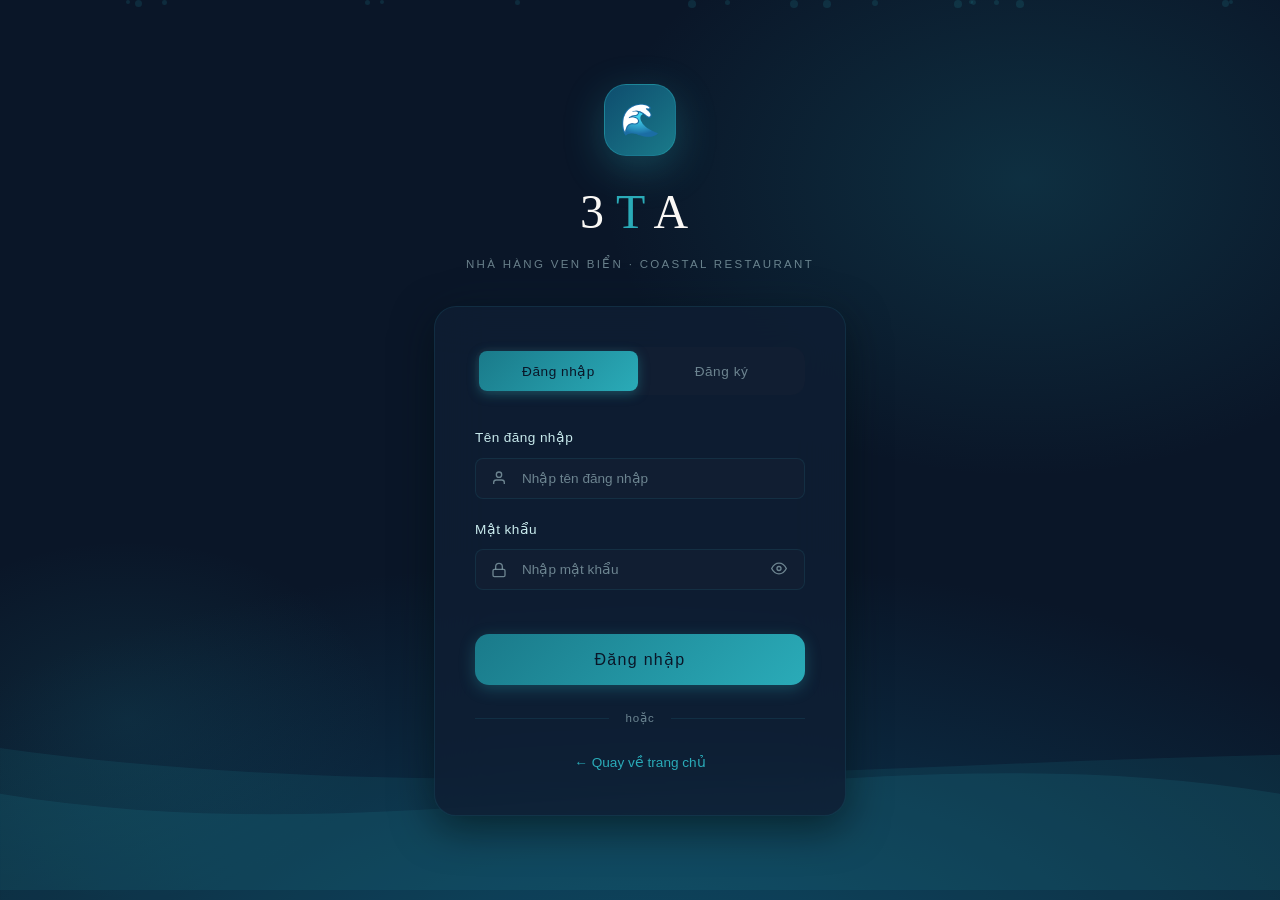
==== commit 036cf404: "them chi tiet dat ban" ====
--- a/web_DACS/frontend/admin.html
+++ b/web_DACS/frontend/admin.html
@@ -458,62 +458,12 @@
 
     <!-- ── Bàn Ăn Panel ───────────────────────────────── -->
     <div class="admin-panel" id="panel-banan">
-      <div class="section-header" style="margin-bottom:var(--space-6)">
-        <div>
-          <div class="wave-divider"></div>
-          <h2 class="section-title">Quản lý <em>Bàn ăn</em></h2>
-        </div>
-        <button class="btn btn-primary" id="btn-add-table" style="margin-left:auto">
-          + Thêm bàn
-        </button>
-      </div>
-
-      <div class="filter-bar" id="banan-filter">
-        <button class="filter-chip active" data-status="all">Tất cả</button>
-        <button class="filter-chip" data-status="available">Trống</button>
-        <button class="filter-chip" data-status="occupied">Đang dùng</button>
-        <button class="filter-chip" data-status="reserved">Đã đặt</button>
-      </div>
-
-      <div class="banan-grid" id="banan-grid">
-        <div class="loading-state" style="grid-column:1/-1"><div class="spinner"></div></div>
-      </div>
+      <div id="banan-root"></div>
     </div>
 
     <!-- ── Đặt Bàn Panel ──────────────────────────────── -->
     <div class="admin-panel" id="panel-datban">
-      <div class="section-header" style="margin-bottom:var(--space-6)">
-        <div>
-          <div class="wave-divider"></div>
-          <h2 class="section-title">Quản lý <em>Đặt bàn</em></h2>
-        </div>
-      </div>
-
-      <div class="filter-bar" id="datban-filter">
-        <button class="filter-chip active" data-filter="all">Tất cả</button>
-        <button class="filter-chip" data-filter="pending">Chờ xác nhận</button>
-        <button class="filter-chip" data-filter="confirmed">Đã xác nhận</button>
-        <button class="filter-chip" data-filter="paid">Đã thanh toán</button>
-        <button class="filter-chip" data-filter="cancelled">Đã hủy</button>
-      </div>
-
-      <div class="table-wrapper">
-        <table class="data-table">
-          <thead>
-            <tr>
-              <th>#</th>
-              <th>Khách hàng</th>
-              <th>Bàn</th>
-              <th>Ngày đặt</th>
-              <th>Trạng thái</th>
-              <th>Thao tác</th>
-            </tr>
-          </thead>
-          <tbody id="datban-tbody">
-            <tr><td colspan="6"><div class="loading-state" style="padding:var(--space-8)"><div class="spinner"></div></div></td></tr>
-          </tbody>
-        </table>
-      </div>
+      <div id="datban-root"></div>
     </div>
 
   </main>
@@ -536,6 +486,8 @@
     import { Auth } from './js/services/authService.js';
     import api, { MonAnApi, BanAnApi, DatBanApi, Toast, formatPrice, formatDate } from './js/apiClient.js';
   import MonAnComponent from './components/MonAnComponent.js';
+  import BanAnComponent from './components/BanAnComponent.js';
+  import DatBanComponent from './components/DatBanComponent.js';
 
   // Auth guard
   if (!Auth.isLoggedIn() || !Auth.isAdmin()) {
@@ -565,13 +517,24 @@
       document.getElementById(`panel-${panel}`).classList.add('active');
       document.getElementById('topbar-title').innerHTML = titleMap[panel] || panel;
 
-      if (panel === 'monan' && !monanLoaded) { loadMonAn(); monanLoaded = true; }
-      if (panel === 'banan')    loadBanAn();
-      if (panel === 'datban')   loadDatBan();
+      // Init component lazily (once per panel)
+      if (panel === 'monan')  getMonAnComp().init();
+      if (panel === 'banan')  getBanAnComp().init();
+      if (panel === 'datban') getDatBanComp().init();
     });
   });
 
-  // Mobile sidebar
+  // Refresh button — reload active component + dashboard
+  document.getElementById('btn-refresh').addEventListener('click', () => {
+    loadDashboard();
+    const activeId = document.querySelector('.admin-panel.active')?.id;
+    if (activeId === 'panel-monan')  getMonAnComp().reload();
+    if (activeId === 'panel-banan')  getBanAnComp().reload();
+    if (activeId === 'panel-datban') getDatBanComp().reload();
+    Toast.info('Đã làm mới dữ liệu');
+  });
+
+  // ── Mobile sidebar ────────────────────────────────────────
   const sidebar = document.getElementById('sidebar');
   document.getElementById('sidebar-toggle').addEventListener('click', () => {
     sidebar.classList.toggle('open');
@@ -588,16 +551,25 @@
     window.location.href = 'login.html';
   });
 
-  // Refresh
-  document.getElementById('btn-refresh').addEventListener('click', () => {
-    loadDashboard();
-    const active = document.querySelector('.admin-panel.active')?.id;
-    if (active === 'panel-banan')  loadBanAn();
-    if (active === 'panel-datban') loadDatBan();
-    Toast.info('Đã làm mới dữ liệu');
-  });
-
-  // ── DASHBOARD ────────────────────────────────────────
+  // ── Component instances ───────────────────────────────────
+  let monAnComp  = null;
+  let banAnComp  = null;
+  let datBanComp = null;
+
+  function getMonAnComp() {
+    if (!monAnComp) monAnComp = new MonAnComponent('#monan-root', { admin: true });
+    return monAnComp;
+  }
+  function getBanAnComp() {
+    if (!banAnComp) banAnComp = new BanAnComponent('#banan-root');
+    return banAnComp;
+  }
+  function getDatBanComp() {
+    if (!datBanComp) datBanComp = new DatBanComponent('#datban-root');
+    return datBanComp;
+  }
+
+  // ── Init ─────────────────────────────────────────────
   async function loadDashboard() {
     try {
       const [tables, reservations] = await Promise.all([
@@ -685,278 +657,31 @@
     }
   }
 
-  // ── MÓN ĂN ──────────────────────────────────────────
-  let monanLoaded = false;
-  function loadMonAn() {
-    const comp = new MonAnComponent('#monan-root', { admin: true });
-    comp.init();
-  }
-
-  // ── BÀN ĂN ──────────────────────────────────────────
-  let allTables = [];
-  let banAnFilter = 'all';
-
-  async function loadBanAn() {
-    const grid = document.getElementById('banan-grid');
-    grid.innerHTML = `<div class="loading-state" style="grid-column:1/-1"><div class="spinner"></div></div>`;
-    try {
-      allTables = await BanAnApi.getAll();
-      renderBanAnGrid();
-    } catch (err) {
-      grid.innerHTML = `<p style="color:var(--status-occupied);grid-column:1/-1">${err.message}</p>`;
-    }
-  }
-
-  // trangThai: 0=Available, 1=Occupied, 2=Reserved
-  const banAnStatusLabel = { 0:'Trống', 1:'Đang dùng', 2:'Đã đặt' };
-  const banAnBadgeClass  = { 0:'badge-available', 1:'badge-occupied', 2:'badge-reserved' };
-  const banAnFilterMap   = { all: null, available: 0, occupied: 1, reserved: 2 };
-
-  function renderBanAnGrid() {
-    const grid = document.getElementById('banan-grid');
-    const numericStatus = banAnFilterMap[banAnFilter] ?? null;
-    const filtered = numericStatus === null
-      ? allTables
-      : allTables.filter(t => (t.TrangThai ?? t.trangThai) === numericStatus);
-
-    if (!filtered.length) {
-      grid.innerHTML = `<div class="empty-state" style="grid-column:1/-1"><div class="empty-state__icon">🪑</div><p>Không có bàn nào</p></div>`;
-      return;
-    }
-
-    grid.innerHTML = filtered.map(t => {
-      const st = t.TrangThai ?? t.trangThai;
-      const soBan = t.SoBan ?? t.soBan ?? '?';
-      const soCho = t.SoChoNgoi ?? t.soChoNgoi ?? '?';
-      return `
-        <div class="banan-card ${banAnStatusLabel[st] ? banAnStatusLabel[st].toLowerCase().replace(' ', '-') : 'available'}" data-id="${t.Id ?? t.id}">
-          <div class="banan-card__num">${soBan}</div>
-          <div class="banan-card__seats">${soCho} chỗ ngồi</div>
-          <span class="badge ${banAnBadgeClass[st] || 'badge-available'}">${banAnStatusLabel[st] || (st ?? '?')}</span>
-          <div style="display:flex;gap:var(--space-2);margin-top:var(--space-3)">
-            <button class="btn btn-ghost btn-sm" style="flex:1;font-size:11px" data-edit="${t.Id ?? t.id}">Sửa</button>
-            <button class="btn btn-danger btn-sm" style="font-size:11px" data-delete="${t.Id ?? t.id}" title="Xóa bàn">✕</button>
-          </div>
-        </div>
-      `;
-    }).join('');
-
-    grid.querySelectorAll('[data-edit]').forEach(btn => {
-      const id = parseInt(btn.dataset.edit);
-      btn.addEventListener('click', () => openBanAnModal(allTables.find(t => (t.Id ?? t.id) === id)));
-    });
-
-    grid.querySelectorAll('[data-delete]').forEach(btn => {
-      btn.addEventListener('click', async () => {
-        const id = parseInt(btn.dataset.delete);
-        if (!confirm(`Xóa bàn #${id}?`)) return;
-        btn.disabled = true;
-        try {
-          await BanAnApi.delete(id);
-          Toast.success('Đã xóa bàn');
-          await loadBanAn();
-          loadDashboard();
-        } catch (err) {
-          Toast.error(err.message || 'Xóa thất bại');
-          btn.disabled = false;
-        }
-      });
-    });
-  }
-
-  document.getElementById('banan-filter').querySelectorAll('.filter-chip').forEach(chip => {
-    chip.addEventListener('click', () => {
-      document.querySelectorAll('#banan-filter .filter-chip').forEach(c => c.classList.remove('active'));
-      chip.classList.add('active');
-      banAnFilter = chip.dataset.status;
-      renderBanAnGrid();
+  // ── Panel switch ───────────────────────────────────────────
+  document.querySelectorAll('.sidebar__item[data-panel]').forEach(item => {
+    item.addEventListener('click', () => {
+      const panel = item.dataset.panel;
+      document.querySelectorAll('.sidebar__item').forEach(i => i.classList.remove('active'));
+      document.querySelectorAll('.admin-panel').forEach(p => p.classList.remove('active'));
+      item.classList.add('active');
+      document.getElementById(`panel-${panel}`).classList.add('active');
+      document.getElementById('topbar-title').innerHTML = titleMap[panel] || panel;
+
+      // Init component lazily (once per panel)
+      if (panel === 'monan')  getMonAnComp().init();
+      if (panel === 'banan')  getBanAnComp().init();
+      if (panel === 'datban') getDatBanComp().init();
     });
   });
 
-  function openBanAnModal(table) {
-    const modal = document.getElementById('banan-modal');
-    const body  = document.getElementById('banan-modal-body');
-    const isNew = !table;
-
-    document.querySelector('#banan-modal .modal__title').textContent = isNew ? 'Thêm bàn ăn' : 'Cập nhật bàn ăn';
-
-    body.innerHTML = `
-      <div class="form-group">
-        <label class="form-label">Số bàn</label>
-        <input class="form-input" id="edit-Soban" type="text" value="${isNew ? '' : (table.SoBan ?? table.soBan ?? '')}" placeholder="${isNew ? 'VD: B01, B-3' : ''}" />
-      </div>
-      <div class="form-group">
-        <label class="form-label">Số chỗ ngồi</label>
-        <input class="form-input" id="edit-socho" type="number" min="1" value="${isNew ? '' : (table.SoChoNgoi ?? table.soChoNgoi ?? '')}" placeholder="${isNew ? 'VD: 4' : ''}" />
-      </div>
-      ${isNew ? '' : `
-      <div class="form-group">
-        <label class="form-label">Trạng thái</label>
-        <select class="form-select" id="edit-trangthai">
-          <option value="0" ${!table || (table.TrangThai ?? table.trangThai) === 0 ? 'selected' : ''}>Trống</option>
-          <option value="1" ${!table || (table.TrangThai ?? table.trangThai) === 1 ? 'selected' : ''}>Đang dùng</option>
-          <option value="2" ${!table || (table.TrangThai ?? table.trangThai) === 2 ? 'selected' : ''}>Đã đặt</option>
-        </select>
-      </div>
-      `}
-      <div style="display:flex;gap:var(--space-3);justify-content:flex-end">
-        <button class="btn btn-ghost" id="banan-modal-cancel">Huỷ</button>
-        <button class="btn btn-primary" id="banan-modal-save">${isNew ? 'Thêm' : 'Lưu'}</button>
-      </div>
-    `;
-
-    modal.style.display = 'flex';
-
-    const close = () => { modal.style.display = 'none'; };
-    document.getElementById('banan-modal-close').onclick  = close;
-    document.getElementById('banan-modal-cancel').onclick = close;
-    modal.addEventListener('click', e => { if (e.target === modal) close(); });
-
-    document.getElementById('banan-modal-save').addEventListener('click', async () => {
-      const btn = document.getElementById('banan-modal-save');
-      btn.disabled = true; btn.textContent = 'Đang lưu…';
-      try {
-        if (isNew) {
-          await BanAnApi.create({
-            SoBan:     document.getElementById('edit-Soban').value.trim(),
-            SoChoNgoi: parseInt(document.getElementById('edit-socho').value) || 0,
-          });
-          Toast.success('Thêm bàn thành công');
-        } else {
-          await BanAnApi.update(table.Id ?? table.id, {
-            SoBan:     document.getElementById('edit-Soban').value.trim(),
-            SoChoNgoi: parseInt(document.getElementById('edit-socho').value) || 0,
-            TrangThai: parseInt(document.getElementById('edit-trangthai').value) || 0,
-          });
-          Toast.success('Cập nhật bàn thành công');
-        }
-        close();
-        await loadBanAn();
-        loadDashboard();
-      } catch (err) {
-        Toast.error(err.message || 'Thao tác thất bại');
-        btn.disabled = false; btn.textContent = isNew ? 'Thêm' : 'Lưu';
-      }
-    });
-  }
-
-  document.getElementById('btn-add-table').addEventListener('click', () => openBanAnModal(null));
-
-  // ── ĐẶT BÀN ─────────────────────────────────────────
-  let allReservations = [];
-  let datBanFilter = 'all';
-
-  async function loadDatBan() {
-    const tbody = document.getElementById('datban-tbody');
-    tbody.innerHTML = `<tr><td colspan="6"><div class="loading-state" style="padding:var(--space-8)"><div class="spinner"></div></div></td></tr>`;
-    try {
-      allReservations = await DatBanApi.getAll();
-      renderDatBanTable();
-    } catch (err) {
-      tbody.innerHTML = `<tr><td colspan="6" style="color:var(--status-occupied);padding:var(--space-6)">${err.message}</td></tr>`;
-    }
-  }
-
-  // trangThai: 0=Pending, 1=Confirmed, 2=Occupied, 3=Expired, -1=Cancelled
-  const datBanBadgeMap = { 0:'badge-pending', 1:'badge-confirmed', 2:'badge-reserved', 3:'badge-reserved', '-1':'badge-cancelled' };
-  const datBanLabelMap = { 0:'Chờ xác nhận', 1:'Đã xác nhận', 2:'Đang dùng', 3:'Hết hạn', '-1':'Đã hủy' };
-  const datBanFilterMap = { all: null, pending: 0, confirmed: 1, paid: 2, cancelled: -1 };
-
-  function renderDatBanTable() {
-    const tbody = document.getElementById('datban-tbody');
-    const numericStatus = datBanFilterMap[datBanFilter] ?? null;
-    const filtered = numericStatus === null
-      ? allReservations
-      : allReservations.filter(r => (r.TrangThai ?? r.trangThai) === numericStatus);
-
-    if (!filtered.length) {
-      tbody.innerHTML = `<tr><td colspan="6"><div class="empty-state" style="padding:var(--space-8)"><div class="empty-state__icon">📋</div><p>Không có đơn nào</p></div></td></tr>`;
-      return;
-    }
-
-    tbody.innerHTML = filtered.map(r => {
-      const st = r.TrangThai ?? r.trangThai;
-      return `
-        <tr>
-          <td style="font-family:var(--font-mono);font-size:var(--text-xs);color:var(--text-muted)">#${r.Id ?? r.id}</td>
-          <td style="color:var(--text-primary)">
-            <div style="font-weight:500">${r.TenKhachHang ?? r.tenKhachHang ?? '?'}</div>
-            <div style="font-size:var(--text-xs);color:var(--text-muted)">${r.SoDienThoai ?? r.soDienThoai ?? '?'}</div>
-          </td>
-          <td>Bàn ${r.BanAnId ?? r.banAnId ?? '?'}</td>
-          <td>${formatDate(r.NgayDat ?? r.ngayDat)}</td>
-          <td><span class="badge ${datBanBadgeMap[st] || 'badge-pending'}">${datBanLabelMap[st] || (st ?? '?')}</span></td>
-          <td>
-            <div style="display:flex;gap:var(--space-2);align-items:center">
-              ${st === 0 ? `
-                <button class="btn btn-primary btn-sm" data-confirm-booking="${r.Id ?? r.id}" title="Xác nhận đặt bàn">✓</button>
-                <button class="btn btn-danger btn-sm" data-cancel-id="${r.Id ?? r.id}">Hủy</button>
-              ` : st === 1 ? `
-                <button class="btn btn-success btn-sm" data-pay="${r.Id ?? r.id}" title="Xác nhận thanh toán">TT</button>
-                <button class="btn btn-danger btn-sm" data-cancel-id="${r.Id ?? r.id}">Hủy</button>
-              ` : '—'}
-            </div>
-          </td>
-        </tr>
-      `;
-    }).join('');
-
-    tbody.querySelectorAll('[data-confirm-booking]').forEach(btn => {
-      btn.addEventListener('click', async () => {
-        if (!confirm('Xác nhận đơn đặt bàn #' + btn.dataset.confirmBooking + '?')) return;
-        btn.disabled = true; btn.textContent = '…';
-        try {
-          await DatBanApi.confirmBooking(parseInt(btn.dataset.confirmBooking));
-          Toast.success('Đã xác nhận đặt bàn');
-          await loadDatBan();
-          loadDashboard();
-        } catch (err) {
-          Toast.error(err.message || 'Lỗi xác nhận');
-          btn.disabled = false; btn.textContent = '✓';
-        }
-      });
-    });
-
-    tbody.querySelectorAll('[data-pay]').forEach(btn => {
-      btn.addEventListener('click', async () => {
-        if (!confirm('Xác nhận thanh toán cho đơn #' + btn.dataset.pay + '?')) return;
-        btn.disabled = true; btn.textContent = '…';
-        try {
-          await DatBanApi.confirmPayment(parseInt(btn.dataset.pay));
-          Toast.success('Đã thanh toán và giải phóng bàn');
-          await loadDatBan();
-          loadDashboard();
-        } catch (err) {
-          Toast.error(err.message || 'Lỗi thanh toán');
-          btn.disabled = false; btn.textContent = 'TT';
-        }
-      });
-    });
-
-    tbody.querySelectorAll('[data-cancel-id]').forEach(btn => {
-      btn.addEventListener('click', async () => {
-        if (!confirm('Hủy đơn đặt bàn #' + btn.dataset.cancelId + '?')) return;
-        btn.disabled = true; btn.textContent = '…';
-        try {
-          await DatBanApi.cancel(btn.dataset.cancelId);
-          Toast.success('Đã hủy đơn');
-          await loadDatBan();
-          loadDashboard();
-        } catch (err) {
-          Toast.error(err.message || 'Lỗi hủy đơn');
-          btn.disabled = false; btn.textContent = 'Hủy';
-        }
-      });
-    });
-  }
-
-  document.getElementById('datban-filter').querySelectorAll('.filter-chip').forEach(chip => {
-    chip.addEventListener('click', () => {
-      document.querySelectorAll('#datban-filter .filter-chip').forEach(c => c.classList.remove('active'));
-      chip.classList.add('active');
-      datBanFilter = chip.dataset.filter;
-      renderDatBanTable();
-    });
+  // Refresh button — reload active component + dashboard
+  document.getElementById('btn-refresh').addEventListener('click', () => {
+    loadDashboard();
+    const activeId = document.querySelector('.admin-panel.active')?.id;
+    if (activeId === 'panel-monan')  getMonAnComp().reload();
+    if (activeId === 'panel-banan')  getBanAnComp().reload();
+    if (activeId === 'panel-datban') getDatBanComp().reload();
+    Toast.info('Đã làm mới dữ liệu');
   });
 
   // ── Init ─────────────────────────────────────────────
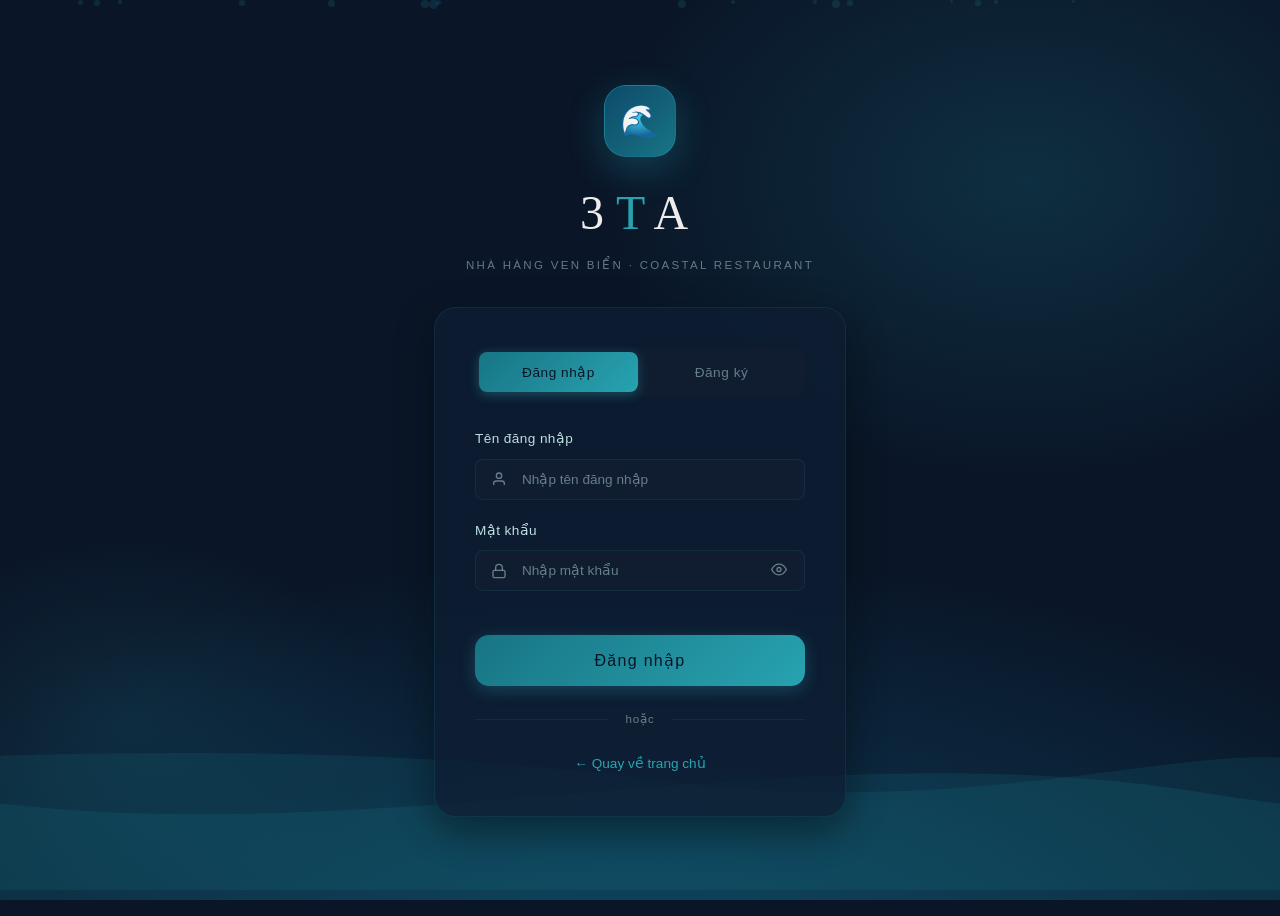
==== commit 3376cb84: "fix khoa ban, cac loi lien quan" ====
--- a/web_DACS/frontend/admin.html
+++ b/web_DACS/frontend/admin.html
@@ -342,6 +342,195 @@
       .sidebar-toggle { display: flex; }
       .stat-cards { grid-template-columns: 1fr 1fr; }
       .admin-panel { padding: var(--space-5); }
+    }
+
+    /* ══════════════════════════════════════════════════════════
+       ĐẶT BÀN — Quản lý đặt bàn
+       ══════════════════════════════════════════════════════════ */
+
+    /* ── Section header ────────────────────────────── */
+    .db-section-header {
+      margin-bottom: var(--space-6);
+    }
+
+    .db-section-title__main {
+      font-family: var(--font-display);
+      font-size: var(--text-2xl);
+      font-weight: 600;
+      color: var(--text-primary);
+      line-height: 1.2;
+      margin: 0;
+    }
+
+    .db-section-title__sub {
+      font-size: var(--text-sm);
+      color: var(--text-muted);
+      margin: var(--space-1) 0 0;
+    }
+
+    /* ── Toolbar + Filter chips ─────────────────────── */
+    .db-toolbar {
+      margin-bottom: var(--space-5);
+    }
+
+    .db-filter {
+      display: flex;
+      flex-wrap: wrap;
+      gap: var(--space-2);
+    }
+
+    .db-filter__chip {
+      padding: 6px 16px;
+      border-radius: var(--radius-full);
+      border: 1px solid var(--border-subtle);
+      background: transparent;
+      color: var(--text-muted);
+      font-family: var(--font-body);
+      font-size: var(--text-xs);
+      font-weight: 500;
+      cursor: pointer;
+      transition: all var(--transition-fast);
+    }
+
+    .db-filter__chip:hover {
+      border-color: var(--accent-primary);
+      color: var(--accent-primary);
+      background: rgba(42, 171, 184, 0.06);
+    }
+
+    .db-filter__chip.active {
+      background: rgba(42, 171, 184, 0.14);
+      border-color: var(--border-active);
+      color: var(--accent-primary);
+    }
+
+    /* ── Table wrapper ──────────────────────────────── */
+    .db-table-wrap {
+      overflow-x: auto;
+      border-radius: var(--radius-lg);
+      border: 1px solid var(--border-subtle);
+      background: var(--bg-card);
+    }
+
+    /* ── Table ──────────────────────────────────────── */
+    .db-table {
+      width: 100%;
+      border-collapse: collapse;
+      font-size: var(--text-sm);
+    }
+
+    .db-table thead {
+      background: var(--bg-surface);
+    }
+
+    .db-table th {
+      padding: var(--space-4) var(--space-5);
+      text-align: left;
+      font-size: var(--text-xs);
+      font-weight: 500;
+      letter-spacing: 0.1em;
+      text-transform: uppercase;
+      color: var(--text-muted);
+      border-bottom: 1px solid var(--border-subtle);
+      white-space: nowrap;
+    }
+
+    .db-table td {
+      padding: var(--space-4) var(--space-5);
+      color: var(--text-secondary);
+      border-bottom: 1px solid var(--border-subtle);
+      vertical-align: middle;
+    }
+
+    .db-table tbody tr:last-child td { border-bottom: none; }
+
+    .db-table tbody tr {
+      transition: background var(--transition-fast);
+    }
+
+    .db-table tbody tr:hover {
+      background: rgba(42, 171, 184, 0.04);
+    }
+
+    /* ── Cell variants ──────────────────────────────── */
+    .db-td--id {
+      font-family: var(--font-mono);
+      font-size: var(--text-xs);
+      color: var(--text-muted);
+      white-space: nowrap;
+    }
+
+    .db-td--name {
+      max-width: 200px;
+    }
+
+    .db-td--center {
+      text-align: center;
+    }
+
+    /* Truncation helpers */
+    .db-cell-truncate {
+      display: block;
+      font-weight: 500;
+      color: var(--text-primary);
+      overflow: hidden;
+      text-overflow: ellipsis;
+      white-space: nowrap;
+      max-width: 100%;
+    }
+
+    .db-cell-muted {
+      display: block;
+      font-size: var(--text-xs);
+      color: var(--text-muted);
+      overflow: hidden;
+      text-overflow: ellipsis;
+      white-space: nowrap;
+    }
+
+    /* ── Actions cell ──────────────────────────────── */
+    .db-actions {
+      display: flex;
+      align-items: center;
+      gap: var(--space-2);
+      flex-wrap: wrap;
+    }
+
+    /* ── Status badge variants ─────────────────────── */
+    .badge.badge-expired   { color: var(--text-muted)        !important; background: rgba(200, 234, 237, 0.06) !important; }
+    .badge.badge-completed { color: var(--status-available)   !important; background: rgba(46, 204, 138, 0.12) !important; }
+
+    /* ── Success button (thanh toán) ─────────────── */
+    .btn-success {
+      background: rgba(46, 204, 138, 0.12);
+      color: #2ecc8a;
+      border: 1px solid rgba(46, 204, 138, 0.3);
+      border-radius: var(--radius-md);
+      padding: var(--space-2) var(--space-4);
+      font-family: var(--font-body);
+      font-size: var(--text-xs);
+      font-weight: 500;
+      cursor: pointer;
+      transition: all var(--transition-fast);
+      display: inline-flex;
+      align-items: center;
+    }
+
+    .btn-success:hover {
+      background: rgba(46, 204, 138, 0.22);
+      border-color: rgba(46, 204, 138, 0.6);
+    }
+
+    /* ── Responsive ───────────────────────────────── */
+    @media (max-width: 768px) {
+      .db-filter__chip {
+        padding: 5px 12px;
+        font-size: 0.7rem;
+      }
+      .db-table th,
+      .db-table td {
+        padding: var(--space-3) var(--space-4);
+      }
     }
   </style>
 </head>
@@ -565,7 +754,7 @@
     return banAnComp;
   }
   function getDatBanComp() {
-    if (!datBanComp) datBanComp = new DatBanComponent('#datban-root');
+    if (!datBanComp) datBanComp = new DatBanComponent('#datban-root', { admin: true });
     return datBanComp;
   }
 
@@ -657,33 +846,6 @@
     }
   }
 
-  // ── Panel switch ───────────────────────────────────────────
-  document.querySelectorAll('.sidebar__item[data-panel]').forEach(item => {
-    item.addEventListener('click', () => {
-      const panel = item.dataset.panel;
-      document.querySelectorAll('.sidebar__item').forEach(i => i.classList.remove('active'));
-      document.querySelectorAll('.admin-panel').forEach(p => p.classList.remove('active'));
-      item.classList.add('active');
-      document.getElementById(`panel-${panel}`).classList.add('active');
-      document.getElementById('topbar-title').innerHTML = titleMap[panel] || panel;
-
-      // Init component lazily (once per panel)
-      if (panel === 'monan')  getMonAnComp().init();
-      if (panel === 'banan')  getBanAnComp().init();
-      if (panel === 'datban') getDatBanComp().init();
-    });
-  });
-
-  // Refresh button — reload active component + dashboard
-  document.getElementById('btn-refresh').addEventListener('click', () => {
-    loadDashboard();
-    const activeId = document.querySelector('.admin-panel.active')?.id;
-    if (activeId === 'panel-monan')  getMonAnComp().reload();
-    if (activeId === 'panel-banan')  getBanAnComp().reload();
-    if (activeId === 'panel-datban') getDatBanComp().reload();
-    Toast.info('Đã làm mới dữ liệu');
-  });
-
   // ── Init ─────────────────────────────────────────────
   loadDashboard();
 </script>
--- a/web_DACS/frontend/css/shared.css
+++ b/web_DACS/frontend/css/shared.css
@@ -544,38 +544,57 @@
   border-color: rgba(224, 92, 92, 0.3);
 }
 
-/* ── Toast Notifications ─────────────────────────────────── */
+/* ── Toast Notifications ── */
 .toast-container {
-  position: fixed;
-  bottom: var(--space-6);
-  right: var(--space-6);
-  z-index: 300;
-  display: flex;
-  flex-direction: column;
-  gap: var(--space-3);
+    position: fixed;
+    bottom: 2rem;
+    right: 2rem;
+    z-index: 10000; /* Tăng lên hẳn 10000 để đè lên giỏ hàng */
+    display: flex;
+    flex-direction: column-reverse; /* Thông báo mới nhất nằm dưới cùng để dễ nhìn */
+    gap: 0.75rem;
+}
+
+.toast-container {
+    position: fixed;
+    bottom: 30px;
+    right: 30px;
+    z-index: 100000; /* Số cực lớn để không bị gì đè lên */
+    display: flex;
+    flex-direction: column;
+    gap: 10px;
+    pointer-events: none; /* Container không cản click */
 }
 
 .toast {
-  background: var(--bg-surface);
-  border: 1px solid var(--border-subtle);
-  border-radius: var(--radius-lg);
-  padding: var(--space-4) var(--space-5);
-  color: var(--text-primary);
-  font-size: var(--text-sm);
-  min-width: 280px;
-  max-width: 380px;
-  box-shadow: var(--shadow-lg);
-  display: flex;
-  align-items: center;
-  gap: var(--space-3);
-  animation: slideIn 0.3s ease;
-}
-
-.toast-success { border-left: 3px solid var(--status-available); }
-.toast-error   { border-left: 3px solid var(--status-occupied); }
-.toast-info    { border-left: 3px solid var(--accent-primary); }
-
-/* ── Section Header ──────────────────────────────────────── */
+    background: #1e293b;
+    border-radius: 8px;
+    padding: 12px 20px;
+    color: white;
+    min-width: 300px;
+    box-shadow: 0 10px 15px -3px rgba(0, 0, 0, 0.5);
+    display: flex;
+    align-items: center;
+    gap: 12px;
+    pointer-events: auto; /* Chỉ toast mới nhận click */
+    /* Hiệu ứng trượt từ phải sang */
+    transition: all 0.5s cubic-bezier(0.68, -0.55, 0.265, 1.55);
+    opacity: 0;
+    transform: translateX(100px);
+}
+
+    .toast.active {
+        opacity: 1;
+        transform: translateX(0);
+    }
+
+.toast-success {
+    border-left: 5px solid #10b981;
+}
+
+.toast-error {
+    border-left: 5px solid #ef4444;
+}/* ── Section Header ──────────────────────────────────────── */
 .section-header {
   display: flex;
   align-items: flex-end;
@@ -687,8 +706,15 @@
 }
 
 @keyframes slideIn {
-  from { opacity: 0; transform: translateX(20px); }
-  to   { opacity: 1; transform: translateX(0); }
+    from {
+        opacity: 0;
+        transform: translateX(20px);
+    }
+
+    to {
+        opacity: 1;
+        transform: translateX(0);
+    }
 }
 
 @keyframes shimmer {
@@ -730,3 +756,150 @@
   .section-header { flex-direction: column; align-items: flex-start; gap: var(--space-4); }
   .navbar__nav { display: none; }
 }
+/* ── Table Grid Custom Styles (Khóa bàn bận) ──────────────── */
+
+/* Container chứa các ô bàn */
+#table-grid {
+    display: grid;
+    grid-template-columns: repeat(auto-fill, minmax(80px, 1fr));
+    gap: var(--space-4);
+    margin-top: var(--space-4);
+}
+
+/* Ô bàn cơ bản (Trống - Màu xanh Teal nhạt) */
+.table-slot {
+    aspect-ratio: 1/1;
+    background: var(--bg-surface);
+    border: 1px solid var(--border-subtle);
+    border-radius: var(--radius-lg);
+    display: flex;
+    flex-direction: column;
+    align-items: center;
+    justify-content: center;
+    cursor: pointer;
+    transition: all var(--transition-base);
+    position: relative;
+    color: var(--text-secondary);
+}
+
+    .table-slot:hover {
+        border-color: var(--accent-primary);
+        background: var(--accent-glow);
+        transform: translateY(-2px);
+    }
+
+    /* Bàn ĐÃ CHỌN (Màu xanh sóng biển của bạn) */
+    .table-slot.selected {
+        background: var(--accent-primary) !important;
+        border-color: var(--color-foam) !important;
+        color: var(--color-deep) !important;
+        box-shadow: var(--shadow-glow);
+        transform: scale(1.05);
+    }
+
+        .table-slot.selected .table-slot__num {
+            color: var(--color-deep);
+        }
+
+    /* BÀN ĐÃ ĐẶT / ĐANG DÙNG (Khóa màu đỏ) */
+    .table-slot.occupied {
+        background: rgba(224, 92, 92, 0.15) !important; /* Màu đỏ trong suốt nhẹ */
+        border: 1.5px solid var(--status-occupied) !important;
+        color: var(--status-occupied) !important;
+        cursor: not-allowed !important;
+        pointer-events: none; /* QUAN TRỌNG: Khóa hoàn toàn click chuột */
+        opacity: 0.8;
+    }
+
+        .table-slot.occupied::after {
+            content: 'Hết chỗ';
+            position: absolute;
+            bottom: -18px;
+            font-size: 9px;
+            color: var(--status-occupied);
+            font-weight: 500;
+            text-transform: uppercase;
+        }
+
+.table-slot__num {
+    font-family: var(--font-display);
+    font-size: var(--text-lg);
+    font-weight: 600;
+    margin-bottom: 2px;
+}
+
+/* Icon khóa nhỏ ở góc bàn bận */
+.table-slot.occupied::before {
+    content: '🔒';
+    position: absolute;
+    top: 4px;
+    right: 4px;
+    font-size: 10px;
+}
+
+/* Nhãn hiển thị thời gian giữ bàn trong Admin */
+.admin-timer-badge {
+    margin-top: var(--space-3);
+    padding: var(--space-2) var(--space-3);
+    background: rgba(255, 159, 67, 0.1); /* Màu cam nhạt khớp tone Admin */
+    border: 1px dashed #ff9f43; /* Viền đứt đoạn màu cam */
+    border-radius: var(--radius-md);
+    text-align: center;
+    display: block !important; /* Ép hiển thị */
+}
+
+    .admin-timer-badge small {
+        display: block;
+        font-size: 10px;
+        color: var(--text-muted);
+        text-transform: uppercase;
+        margin-bottom: 2px;
+    }
+
+    .admin-timer-badge strong {
+        font-size: var(--text-sm);
+        color: #ff9f43; /* Màu cam đặc trưng cho cảnh báo/thời gian */
+        font-family: var(--font-mono);
+    }
+/* Container chứa thời gian và tên khách */
+.booking-time-slot {
+    margin: 12px 0;
+    display: flex;
+    flex-direction: column;
+    align-items: center;
+    gap: 5px;
+}
+
+/* Khối đen chứa giờ - Giống y hệt ảnh mẫu của bạn */
+.time-badge {
+    background: #1e2125; /* Màu nền tối */
+    color: #ffc107; /* Chữ vàng */
+    padding: 6px 12px;
+    border-radius: 8px;
+    display: flex;
+    align-items: center;
+    gap: 8px;
+    font-weight: bold;
+    font-size: 13px;
+    border: 1px solid rgba(255, 193, 7, 0.2);
+}
+
+    .time-badge .icon {
+        font-size: 14px;
+    }
+
+/* Tên khách hàng nhỏ bên dưới */
+.customer-name {
+    font-size: 11px;
+    color: var(--text-muted);
+    font-style: italic;
+}
+
+/* Tùy chỉnh lại Card bàn cho cân đối */
+.banan-card {
+    display: flex;
+    flex-direction: column;
+    align-items: center;
+    padding: 20px;
+    min-height: 220px;
+}
